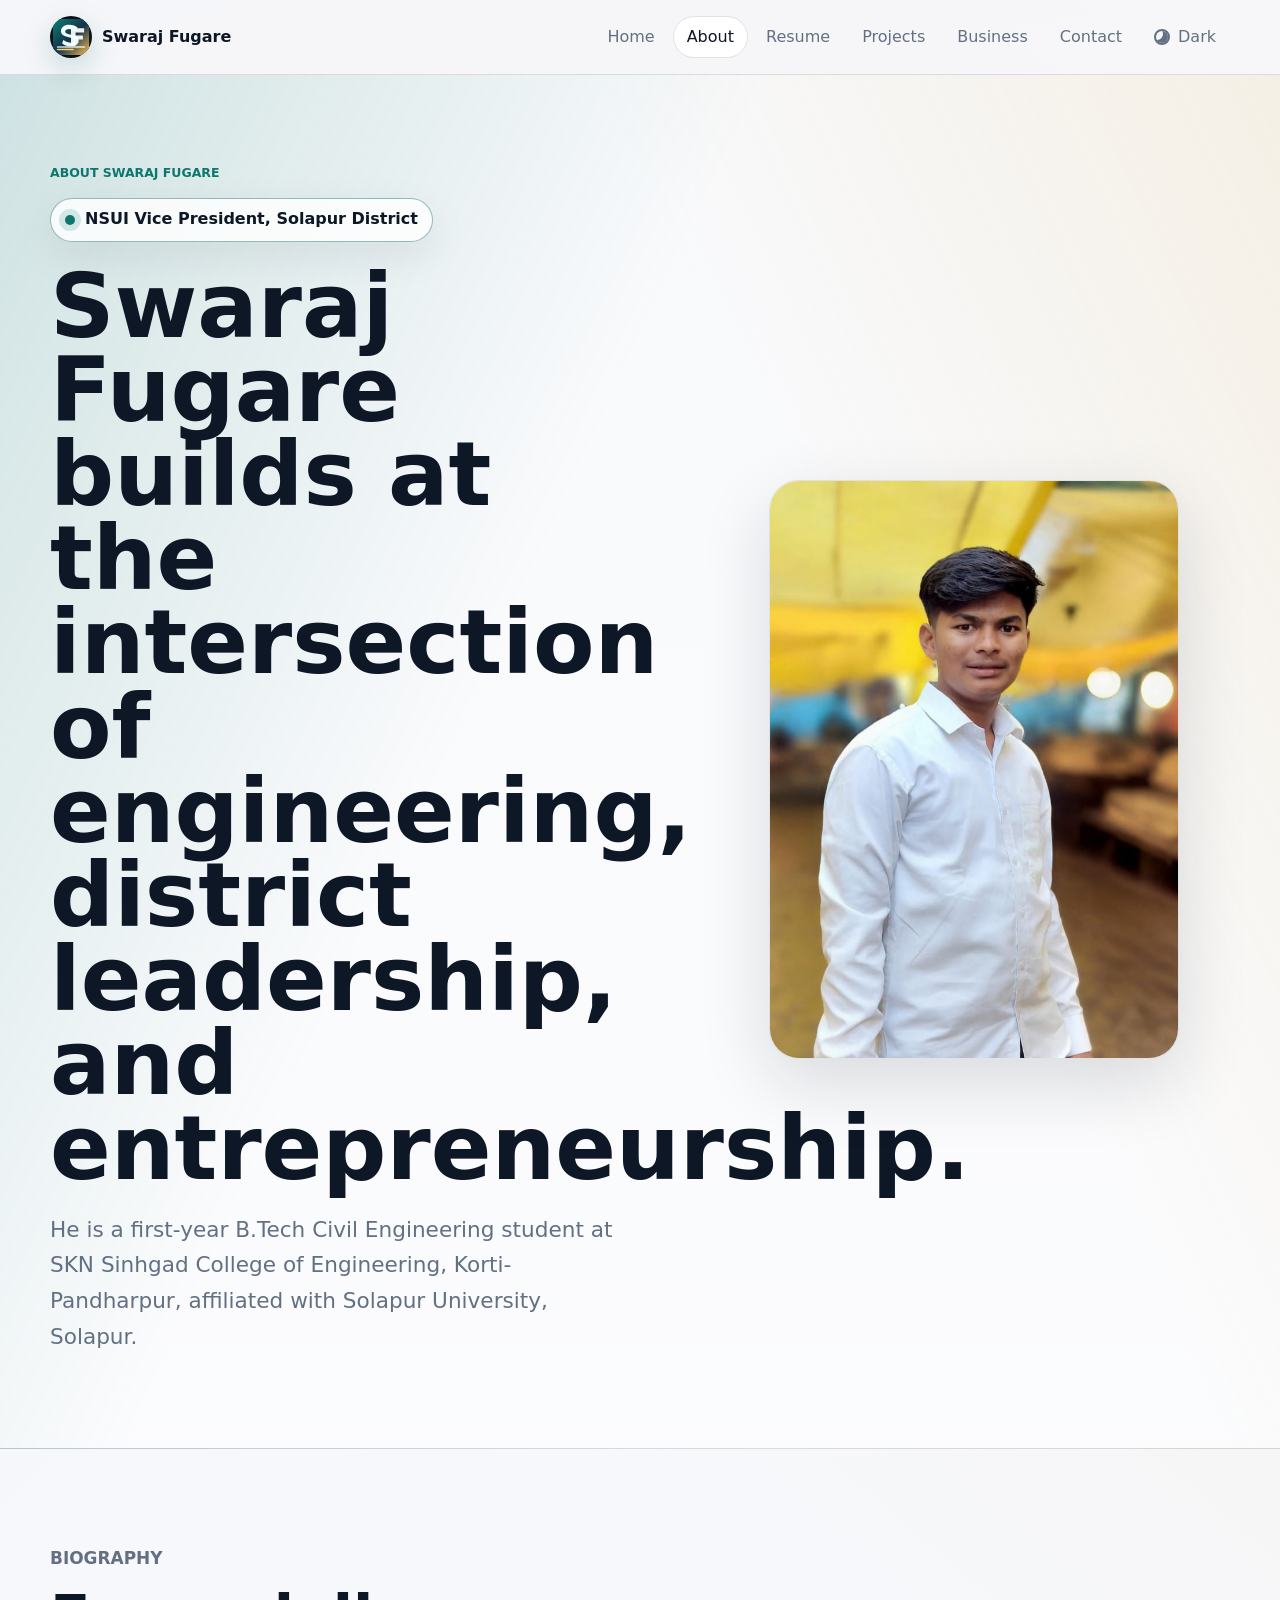
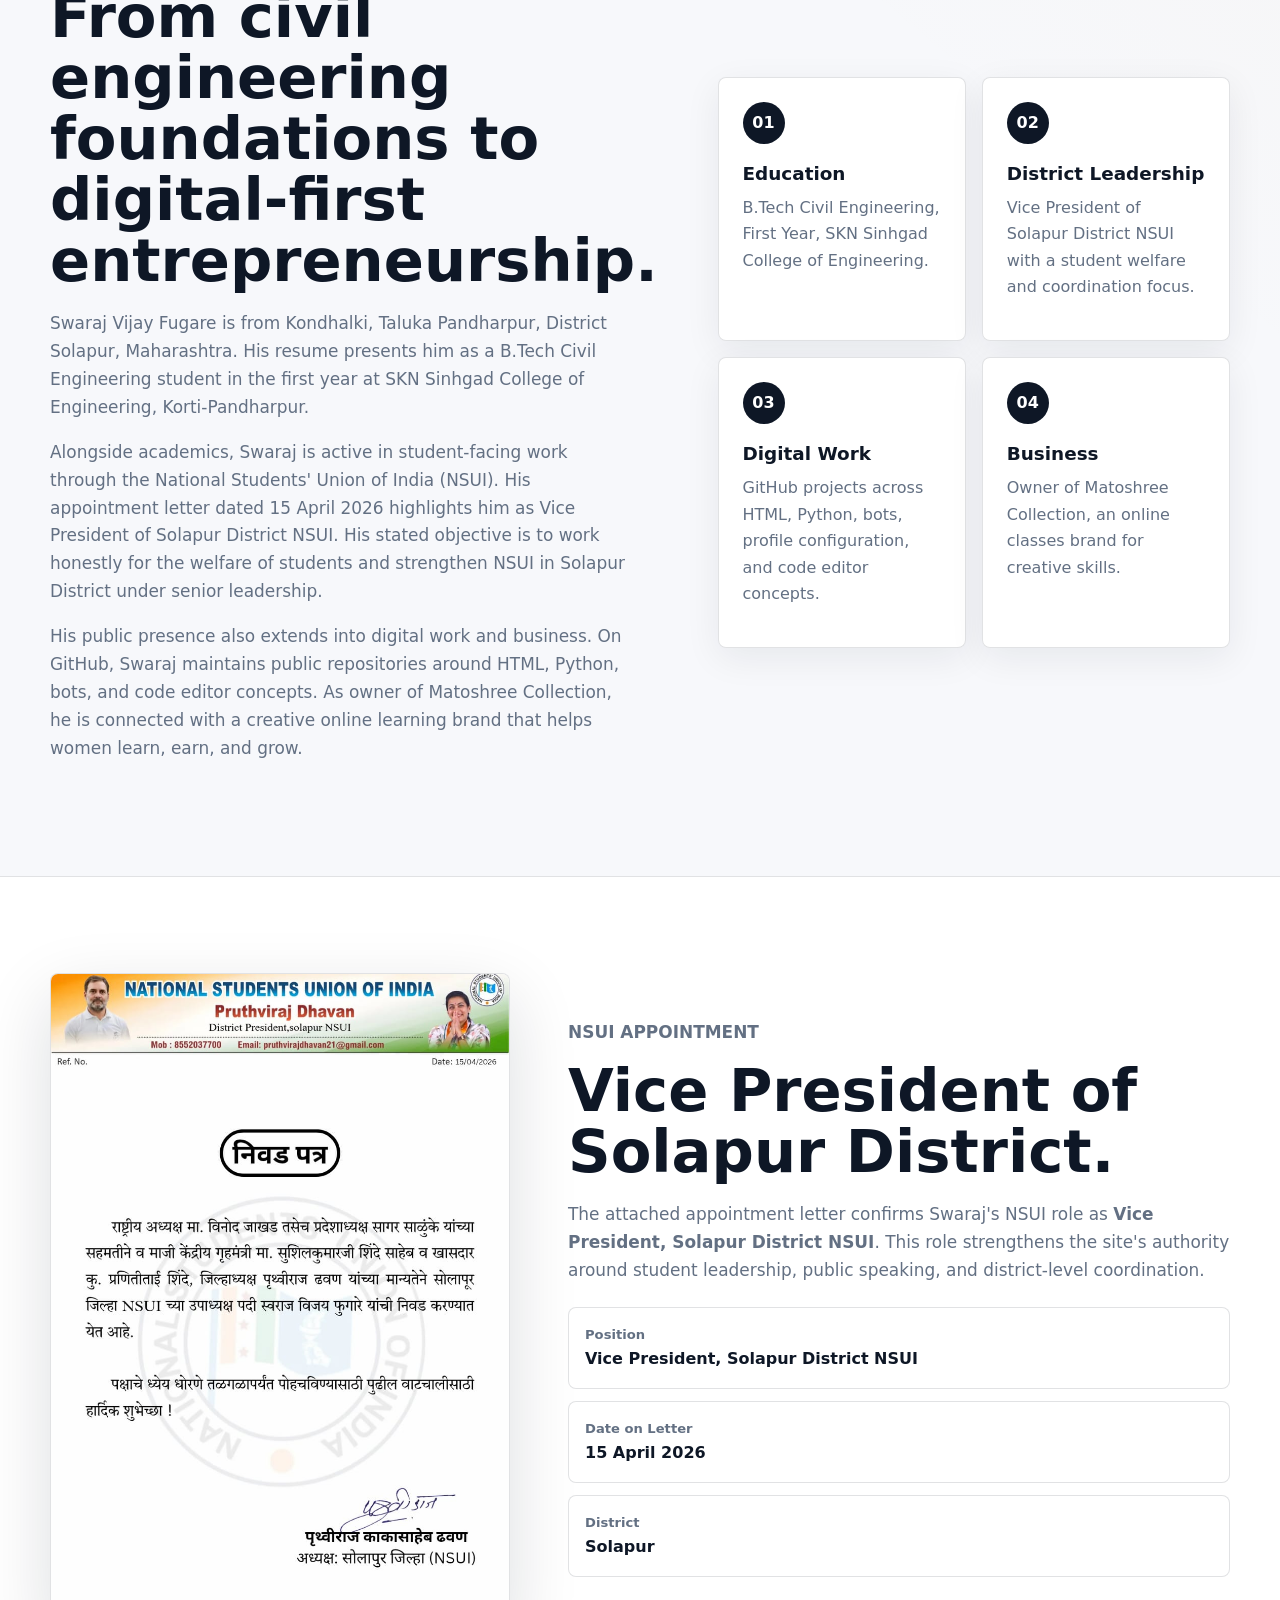
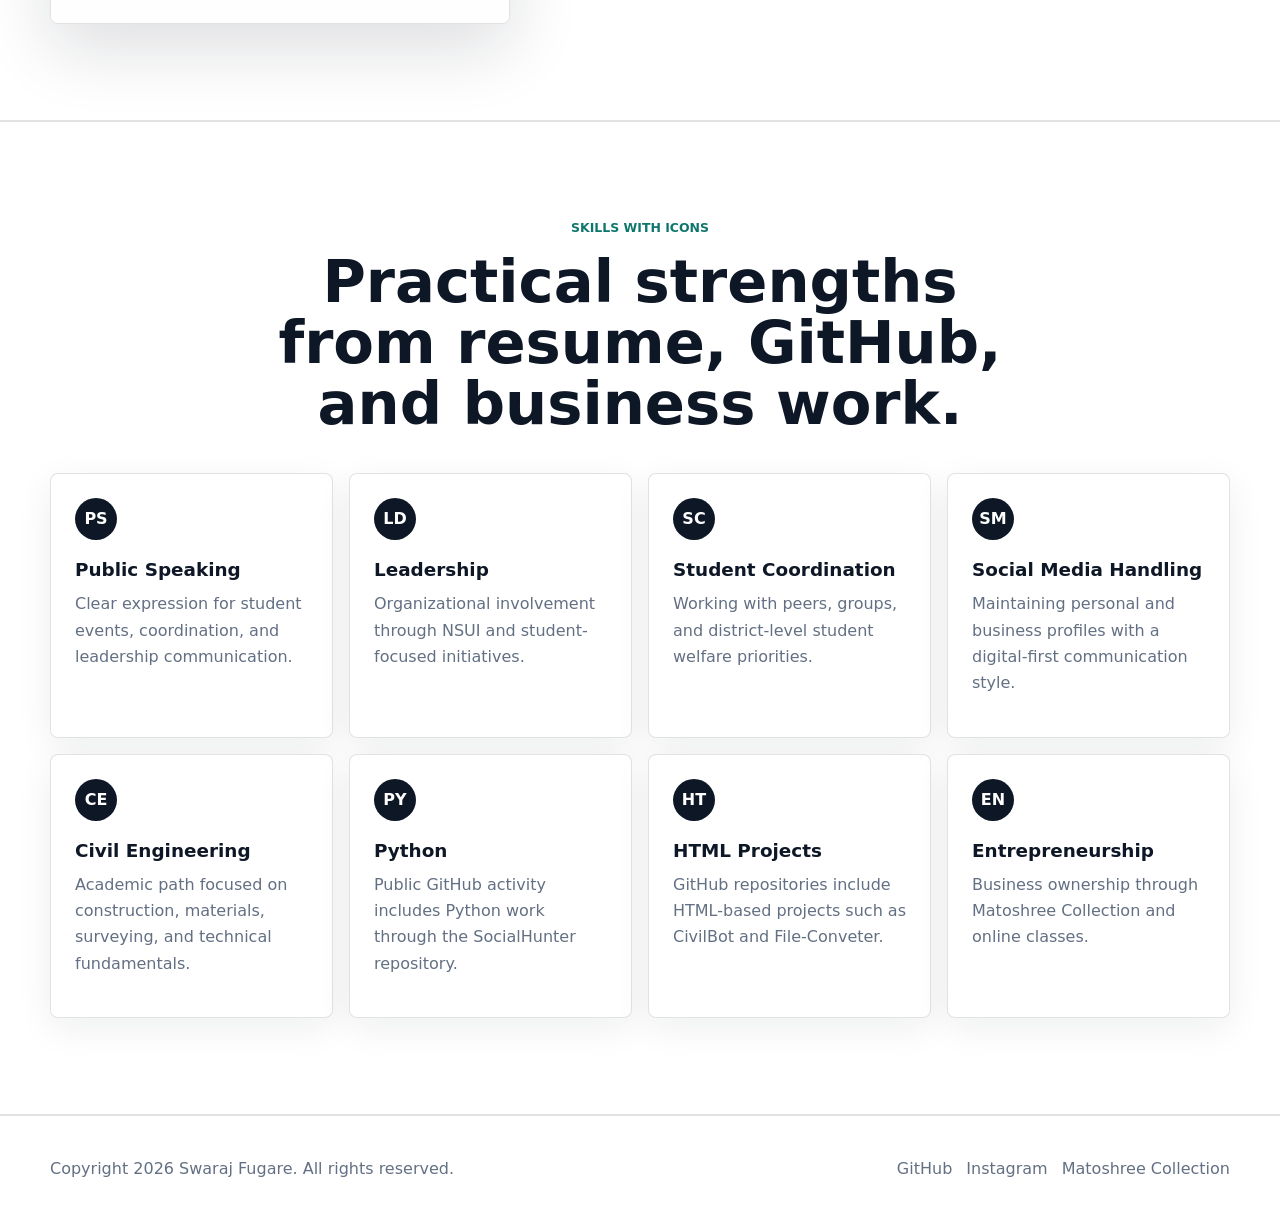
==== about/index.html @ b903ac4e "add all project" ====
<!DOCTYPE html>
<html lang="en-IN">
  <head>
    <meta charset="UTF-8" />
    <meta name="viewport" content="width=device-width, initial-scale=1.0" />
    <title>About Swaraj Fugare | Engineer, Student Leader, Entrepreneur</title>
    <meta name="description" content="Read the biography of Swaraj Vijay Fugare, B.Tech Civil Engineering student, NSUI Vice President of Solapur District, GitHub builder, and owner of Matoshree Collection." />
    <meta name="keywords" content="About Swaraj Fugare, Swaraj Vijay Fugare biography, Civil Engineering, Matoshree Collection owner" />
    <meta name="author" content="Swaraj Fugare" />
    <meta name="robots" content="index, follow, max-image-preview:large" />
    <link rel="canonical" href="https://swarajfugare.github.io/Portfolio/about/" />
    <meta property="og:title" content="About Swaraj Fugare | Engineer, Student Leader, Entrepreneur" />
    <meta property="og:description" content="Biography, education, skills, student leadership, and business journey of Swaraj Fugare." />
    <meta property="og:url" content="https://swarajfugare.github.io/Portfolio/about/" />
    <meta property="og:image" content="https://swarajfugare.github.io/Portfolio/assets/swaraj-fugare-official-portrait-2026.jpg" />
    <meta name="twitter:card" content="summary_large_image" />
    <link rel="icon" href="../assets/favicon.svg" type="image/svg+xml" />
    <link rel="apple-touch-icon" href="../assets/swaraj-fugare-logo.svg" />
    <link rel="stylesheet" href="../style.css" />
  </head>
  <body>
    <a class="skip-link" href="#main">Skip to content</a>
    <header class="site-header">
      <nav class="nav container" aria-label="Primary navigation">
        <a class="brand" href="../"><img class="brand-logo" src="../assets/swaraj-fugare-logo.svg" width="42" height="42" alt="" /><span>Swaraj Fugare</span></a>
        <button class="nav-toggle" type="button" aria-label="Open navigation" aria-expanded="false"><span></span><span></span><span></span></button>
        <div class="nav-panel">
          <a href="../">Home</a>
          <a class="is-active" href="../about/">About</a>
          <a href="../resume/">Resume</a>
          <a href="../projects/">Projects</a>
          <a href="../matoshree-collection/">Business</a>
          <a href="../contact/">Contact</a>
          <button class="theme-toggle" type="button" aria-label="Toggle dark mode" aria-pressed="false"><span class="theme-icon" aria-hidden="true"></span><span class="theme-label">Dark</span></button>
        </div>
      </nav>
    </header>

    <main id="main" class="page-shell">
      <section class="page-hero">
        <div class="container split-grid">
          <div class="reveal">
            <p class="page-kicker">About Swaraj Fugare</p>
            <div class="status-ribbon"><span aria-hidden="true"></span> NSUI Vice President, Solapur District</div>
            <h1>Swaraj Fugare builds at the intersection of engineering, district leadership, and entrepreneurship.</h1>
            <p class="lead">
              He is a first-year B.Tech Civil Engineering student at SKN Sinhgad College of Engineering, Korti-Pandharpur, affiliated with Solapur University, Solapur.
            </p>
          </div>
          <div class="portrait-stage reveal">
            <div class="portrait-frame">
              <img src="../assets/swaraj-fugare-official-portrait-2026.jpg" width="706" height="1261" alt="Swaraj Fugare official portrait" loading="eager" />
            </div>
          </div>
        </div>
      </section>

      <section class="section">
        <div class="container split-grid">
          <div class="story-block reveal">
            <p class="eyebrow">Biography</p>
            <h2>From civil engineering foundations to digital-first entrepreneurship.</h2>
            <p>
              Swaraj Vijay Fugare is from Kondhalki, Taluka Pandharpur, District Solapur, Maharashtra. His resume presents him as a B.Tech Civil Engineering student in the first year at SKN Sinhgad College of Engineering, Korti-Pandharpur.
            </p>
            <p>
              Alongside academics, Swaraj is active in student-facing work through the National Students' Union of India (NSUI). His appointment letter dated 15 April 2026 highlights him as Vice President of Solapur District NSUI. His stated objective is to work honestly for the welfare of students and strengthen NSUI in Solapur District under senior leadership.
            </p>
            <p>
              His public presence also extends into digital work and business. On GitHub, Swaraj maintains public repositories around HTML, Python, bots, and code editor concepts. As owner of Matoshree Collection, he is connected with a creative online learning brand that helps women learn, earn, and grow.
            </p>
          </div>
          <div class="grid-2">
            <article class="card reveal"><span class="icon-pill">01</span><h3>Education</h3><p>B.Tech Civil Engineering, First Year, SKN Sinhgad College of Engineering.</p></article>
            <article class="card reveal"><span class="icon-pill">02</span><h3>District Leadership</h3><p>Vice President of Solapur District NSUI with a student welfare and coordination focus.</p></article>
            <article class="card reveal"><span class="icon-pill">03</span><h3>Digital Work</h3><p>GitHub projects across HTML, Python, bots, profile configuration, and code editor concepts.</p></article>
            <article class="card reveal"><span class="icon-pill">04</span><h3>Business</h3><p>Owner of Matoshree Collection, an online classes brand for creative skills.</p></article>
          </div>
        </div>
      </section>

      <section class="section feature-band">
        <div class="container proof-grid">
          <div class="letter-card reveal">
            <img src="../assets/nsui-vice-president-appointment-letter-2026.jpg" width="904" height="1280" alt="NSUI appointment letter for Swaraj Fugare, Vice President of Solapur District" loading="lazy" />
          </div>
          <div class="story-block reveal">
            <p class="eyebrow">NSUI appointment</p>
            <h2>Vice President of Solapur District.</h2>
            <p>
              The attached appointment letter confirms Swaraj's NSUI role as <strong>Vice President, Solapur District NSUI</strong>. This role strengthens the site's authority around student leadership, public speaking, and district-level coordination.
            </p>
            <div class="proof-list">
              <div><span>Position</span><strong>Vice President, Solapur District NSUI</strong></div>
              <div><span>Date on Letter</span><strong>15 April 2026</strong></div>
              <div><span>District</span><strong>Solapur</strong></div>
            </div>
          </div>
        </div>
      </section>

      <section class="section feature-band">
        <div class="container">
          <div class="section-head centered reveal">
            <p class="eyebrow">Skills with icons</p>
            <h2>Practical strengths from resume, GitHub, and business work.</h2>
          </div>
          <div class="grid-4">
            <article class="card reveal"><span class="icon-pill">PS</span><h3>Public Speaking</h3><p>Clear expression for student events, coordination, and leadership communication.</p></article>
            <article class="card reveal"><span class="icon-pill">LD</span><h3>Leadership</h3><p>Organizational involvement through NSUI and student-focused initiatives.</p></article>
            <article class="card reveal"><span class="icon-pill">SC</span><h3>Student Coordination</h3><p>Working with peers, groups, and district-level student welfare priorities.</p></article>
            <article class="card reveal"><span class="icon-pill">SM</span><h3>Social Media Handling</h3><p>Maintaining personal and business profiles with a digital-first communication style.</p></article>
            <article class="card reveal"><span class="icon-pill">CE</span><h3>Civil Engineering</h3><p>Academic path focused on construction, materials, surveying, and technical fundamentals.</p></article>
            <article class="card reveal"><span class="icon-pill">PY</span><h3>Python</h3><p>Public GitHub activity includes Python work through the SocialHunter repository.</p></article>
            <article class="card reveal"><span class="icon-pill">HT</span><h3>HTML Projects</h3><p>GitHub repositories include HTML-based projects such as CivilBot and File-Conveter.</p></article>
            <article class="card reveal"><span class="icon-pill">EN</span><h3>Entrepreneurship</h3><p>Business ownership through Matoshree Collection and online classes.</p></article>
          </div>
        </div>
      </section>
    </main>

    <footer class="site-footer">
      <div class="container footer-inner">
        <p>Copyright <span id="year">2026</span> Swaraj Fugare. All rights reserved.</p>
        <div class="footer-links">
          <a href="https://github.com/swarajfugare" target="_blank" rel="noopener noreferrer">GitHub</a>
          <a href="https://www.instagram.com/swaraj.fugare_23" target="_blank" rel="noopener noreferrer">Instagram</a>
          <a href="https://matoshreecollection.in" target="_blank" rel="noopener noreferrer">Matoshree Collection</a>
        </div>
      </div>
    </footer>
    <div class="toast" role="status" aria-live="polite"></div>
    <script src="../script.js"></script>
  </body>
</html>
---- style.css ----
:root {
  color-scheme: light;
  --bg: #f7f8fb;
  --surface: #ffffff;
  --surface-2: #eef3f7;
  --ink: #0e1726;
  --muted: #637083;
  --line: rgba(14, 23, 38, 0.12);
  --teal: #0f766e;
  --teal-2: #0d9488;
  --blue: #1d4ed8;
  --coral: #ef7b45;
  --gold: #d6a84f;
  --shadow: 0 24px 70px rgba(14, 23, 38, 0.14);
  --radius: 8px;
  --max: 1180px;
}

[data-theme="dark"] {
  color-scheme: dark;
  --bg: #0c1118;
  --surface: #131a23;
  --surface-2: #1a2430;
  --ink: #f5f7fb;
  --muted: #a6b0c2;
  --line: rgba(245, 247, 251, 0.14);
  --teal: #2dd4bf;
  --teal-2: #5eead4;
  --blue: #7aa2ff;
  --coral: #f59e6c;
  --gold: #f5d484;
  --shadow: 0 28px 80px rgba(0, 0, 0, 0.38);
}

* {
  box-sizing: border-box;
}

html {
  scroll-behavior: smooth;
}

body {
  margin: 0;
  font-family: Inter, ui-sans-serif, system-ui, -apple-system, BlinkMacSystemFont, "Segoe UI", sans-serif;
  color: var(--ink);
  background:
    linear-gradient(135deg, color-mix(in srgb, var(--teal) 7%, transparent), transparent 28%),
    linear-gradient(220deg, color-mix(in srgb, var(--gold) 9%, transparent), transparent 36%),
    var(--bg);
  line-height: 1.65;
  text-rendering: optimizeLegibility;
}

img,
svg {
  display: block;
}

img {
  max-width: 100%;
}

a {
  color: inherit;
  text-decoration: none;
}

button,
input,
textarea {
  font: inherit;
}

::selection {
  color: #ffffff;
  background: var(--teal);
}

.page-shell {
  opacity: 1;
  transform: none;
}

.container {
  width: min(100% - 32px, var(--max));
  margin: 0 auto;
}

.skip-link {
  position: fixed;
  top: 12px;
  left: 12px;
  z-index: 100;
  padding: 10px 14px;
  color: #ffffff;
  background: var(--ink);
  border-radius: var(--radius);
  transform: translateY(-140%);
}

.skip-link:focus {
  transform: translateY(0);
}

.site-header {
  position: sticky;
  top: 0;
  z-index: 50;
  border-bottom: 1px solid var(--line);
  background: color-mix(in srgb, var(--bg) 88%, transparent);
  backdrop-filter: blur(18px);
}

.nav {
  min-height: 74px;
  display: flex;
  align-items: center;
  justify-content: space-between;
  gap: 20px;
}

.brand {
  display: inline-flex;
  align-items: center;
  gap: 10px;
  font-weight: 900;
  letter-spacing: 0;
}

.brand-logo {
  width: 42px;
  height: 42px;
  flex: 0 0 42px;
  border-radius: 50%;
  box-shadow: 0 10px 28px rgba(15, 118, 110, 0.22);
}

.nav-panel {
  display: flex;
  align-items: center;
  gap: 4px;
}

.nav-panel a,
.theme-toggle {
  min-height: 42px;
  display: inline-flex;
  align-items: center;
  gap: 8px;
  padding: 0 13px;
  border: 1px solid transparent;
  border-radius: 999px;
  color: var(--muted);
  background: transparent;
  cursor: pointer;
  transition: color 180ms ease, background 180ms ease, border-color 180ms ease;
}

.nav-panel a:hover,
.nav-panel a.is-active,
.theme-toggle:hover {
  color: var(--ink);
  border-color: var(--line);
  background: var(--surface);
}

.theme-icon {
  width: 16px;
  height: 16px;
  border: 2px solid currentColor;
  border-radius: 50%;
  box-shadow: inset -5px -3px 0 currentColor;
}

.nav-toggle {
  display: none;
  width: 44px;
  height: 44px;
  border: 1px solid var(--line);
  border-radius: 50%;
  color: var(--ink);
  background: var(--surface);
  cursor: pointer;
}

.nav-toggle span {
  width: 18px;
  height: 2px;
  display: block;
  margin: 4px auto;
  background: currentColor;
  transition: opacity 180ms ease, transform 180ms ease;
}

.section {
  padding: 96px 0;
}

.section-sm {
  padding: 64px 0;
}

.hero,
.page-hero {
  position: relative;
  overflow: hidden;
  border-bottom: 1px solid var(--line);
  background:
    linear-gradient(115deg, color-mix(in srgb, var(--teal) 18%, transparent), transparent 40%),
    linear-gradient(245deg, color-mix(in srgb, var(--gold) 13%, transparent), transparent 36%),
    linear-gradient(180deg, color-mix(in srgb, var(--surface) 24%, var(--bg)), color-mix(in srgb, var(--surface) 52%, var(--bg)));
}

.hero {
  min-height: calc(100svh - 74px);
  display: grid;
  align-items: center;
  padding: 72px 0 88px;
}

.page-hero {
  padding: 88px 0 72px;
}

.hero-grid,
.split-grid,
.contact-grid {
  display: grid;
  grid-template-columns: minmax(0, 1.06fr) minmax(320px, 0.94fr);
  align-items: center;
  gap: clamp(42px, 7vw, 96px);
}

.page-kicker,
.eyebrow {
  margin: 0 0 14px;
  color: var(--teal);
  font-size: 0.78rem;
  font-weight: 900;
  text-transform: uppercase;
}

h1,
h2,
h3,
p {
  margin-top: 0;
}

h1 {
  max-width: 920px;
  margin-bottom: 22px;
  font-size: clamp(3rem, 8vw, 6.7rem);
  line-height: 0.94;
  letter-spacing: 0;
}

.page-hero h1 {
  font-size: clamp(2.6rem, 7vw, 5.8rem);
}

h2 {
  margin-bottom: 18px;
  font-size: clamp(2rem, 4.8vw, 3.7rem);
  line-height: 1.03;
  letter-spacing: 0;
}

h3 {
  margin-bottom: 10px;
  font-size: 1.15rem;
  line-height: 1.25;
}

.lead {
  max-width: 760px;
  color: var(--muted);
  font-size: clamp(1.08rem, 2vw, 1.35rem);
}

.hero .lead {
  margin-bottom: 30px;
}

.btn-row {
  display: flex;
  flex-wrap: wrap;
  gap: 12px;
}

.section-action {
  margin-top: 24px;
}

.btn {
  min-height: 48px;
  display: inline-flex;
  align-items: center;
  justify-content: center;
  gap: 10px;
  padding: 0 20px;
  border: 1px solid var(--line);
  border-radius: var(--radius);
  font-weight: 850;
  transition: transform 180ms ease, background 180ms ease, border-color 180ms ease;
}

.btn:hover {
  transform: translateY(-2px);
}

.btn-primary {
  color: #ffffff;
  border-color: var(--teal);
  background: var(--teal);
}

.btn-secondary {
  background: var(--surface);
}

.btn-dark {
  color: #ffffff;
  border-color: var(--ink);
  background: var(--ink);
}

.social-row {
  display: flex;
  flex-wrap: wrap;
  align-items: center;
  gap: 12px;
  margin-top: 28px;
}

.social-row a {
  width: 46px;
  height: 46px;
  display: grid;
  place-items: center;
  border: 1px solid var(--line);
  border-radius: 50%;
  color: var(--ink);
  background: var(--surface);
  transition: color 180ms ease, transform 180ms ease, border-color 180ms ease;
}

.social-row a:hover {
  color: var(--teal);
  border-color: var(--teal);
  transform: translateY(-2px);
}

.social-row svg {
  width: 20px;
  height: 20px;
  fill: currentColor;
}

.portrait-stage {
  justify-self: center;
  width: min(84vw, 410px);
}

.portrait-frame {
  overflow: hidden;
  border: 1px solid var(--line);
  border-radius: 30px;
  background: var(--surface);
  box-shadow: var(--shadow);
}

.portrait-frame img {
  width: 100%;
  height: auto;
  aspect-ratio: 4 / 5.65;
  object-fit: cover;
  object-position: center top;
}

.status-ribbon {
  display: inline-flex;
  align-items: center;
  gap: 10px;
  min-height: 44px;
  margin: 0 0 22px;
  padding: 0 14px;
  border: 1px solid color-mix(in srgb, var(--teal) 36%, var(--line));
  border-radius: 999px;
  color: var(--ink);
  background: color-mix(in srgb, var(--surface) 82%, transparent);
  box-shadow: 0 14px 40px rgba(14, 23, 38, 0.08);
  font-weight: 900;
}

.status-ribbon span {
  width: 10px;
  height: 10px;
  border-radius: 50%;
  background: var(--teal);
  box-shadow: 0 0 0 6px color-mix(in srgb, var(--teal) 16%, transparent);
}

.quick-stats {
  display: grid;
  grid-template-columns: repeat(3, 1fr);
  gap: 10px;
  margin-top: 10px;
}

.stat,
.card,
.project-card,
.social-card,
.timeline-item,
.contact-panel,
.business-card {
  border: 1px solid var(--line);
  border-radius: var(--radius);
  background: color-mix(in srgb, var(--surface) 94%, transparent);
  box-shadow: 0 10px 36px rgba(14, 23, 38, 0.07);
}

.stat {
  min-height: 92px;
  padding: 16px;
  display: grid;
  align-content: center;
  gap: 4px;
}

.stat strong {
  font-size: 1.28rem;
}

.stat span,
.muted,
.card p,
.project-card p,
.timeline-item p,
.social-card p,
.business-card p,
.contact-panel p {
  color: var(--muted);
}

.badge-row {
  display: flex;
  flex-wrap: wrap;
  gap: 10px;
  margin-top: 26px;
}

.badge {
  display: inline-flex;
  align-items: center;
  gap: 8px;
  min-height: 38px;
  padding: 0 12px;
  border: 1px solid var(--line);
  border-radius: 999px;
  color: var(--ink);
  background: var(--surface);
  font-weight: 800;
  font-size: 0.88rem;
}

.badge-strong {
  color: #ffffff;
  border-color: var(--teal);
  background: linear-gradient(135deg, var(--teal), var(--blue));
}

.section-head {
  max-width: 790px;
  margin-bottom: 38px;
}

.section-head.centered {
  margin-inline: auto;
  text-align: center;
}

.grid-2,
.grid-3,
.grid-4,
.project-grid,
.timeline,
.social-grid {
  display: grid;
  gap: 16px;
}

.grid-2 {
  grid-template-columns: repeat(2, 1fr);
}

.grid-3,
.project-grid {
  grid-template-columns: repeat(3, 1fr);
}

.grid-4 {
  grid-template-columns: repeat(4, 1fr);
}

.card,
.business-card {
  min-height: 210px;
  padding: 24px;
  transition: transform 180ms ease, border-color 180ms ease;
}

.card:hover,
.project-card:hover,
.social-card:hover,
.business-card:hover {
  border-color: color-mix(in srgb, var(--teal) 55%, var(--line));
  transform: translateY(-4px);
}

.icon-pill {
  width: 42px;
  height: 42px;
  display: grid;
  place-items: center;
  margin-bottom: 18px;
  border-radius: 50%;
  color: #ffffff;
  background: var(--ink);
  font-weight: 900;
}

.feature-band {
  border-block: 1px solid var(--line);
  background: var(--surface);
}

.story-block {
  max-width: 850px;
}

.story-block p {
  color: var(--muted);
  font-size: 1.06rem;
}

.timeline {
  grid-template-columns: 1fr;
}

.timeline-item {
  position: relative;
  display: grid;
  grid-template-columns: 170px minmax(0, 1fr);
  gap: 22px;
  padding: 24px;
}

.timeline-date {
  color: var(--teal);
  font-weight: 900;
}

.resume-preview {
  overflow: hidden;
  border: 1px solid var(--line);
  border-radius: var(--radius);
  background: var(--surface);
  box-shadow: var(--shadow);
}

.resume-preview img {
  width: 100%;
  height: auto;
}

.project-card {
  min-height: 250px;
  display: flex;
  flex-direction: column;
  padding: 24px;
  transition: transform 180ms ease, border-color 180ms ease;
}

.project-card .repo-meta {
  display: flex;
  flex-wrap: wrap;
  gap: 8px;
  margin: 14px 0 18px;
}

.repo-chip {
  display: inline-flex;
  align-items: center;
  min-height: 30px;
  padding: 0 10px;
  border-radius: 999px;
  color: var(--teal);
  background: color-mix(in srgb, var(--teal) 10%, transparent);
  font-size: 0.78rem;
  font-weight: 850;
}

.project-card a {
  width: fit-content;
  margin-top: auto;
  color: var(--teal);
  font-weight: 900;
}

.business-hero-card {
  display: grid;
  gap: 20px;
  padding: 28px;
  border: 1px solid var(--line);
  border-radius: var(--radius);
  background: var(--surface);
  box-shadow: var(--shadow);
}

.proof-grid {
  display: grid;
  grid-template-columns: minmax(280px, 0.82fr) minmax(0, 1.18fr);
  align-items: center;
  gap: clamp(26px, 5vw, 58px);
}

.letter-card {
  overflow: hidden;
  border: 1px solid var(--line);
  border-radius: var(--radius);
  background: var(--surface);
  box-shadow: var(--shadow);
}

.letter-card img {
  width: 100%;
  height: auto;
}

.proof-list {
  display: grid;
  gap: 12px;
  margin-top: 22px;
}

.proof-list div {
  padding: 16px;
  border: 1px solid var(--line);
  border-radius: var(--radius);
  background: color-mix(in srgb, var(--surface) 88%, transparent);
}

.proof-list span {
  display: block;
  color: var(--muted);
  font-size: 0.82rem;
  font-weight: 850;
}

.business-logo {
  width: 118px;
  height: 118px;
  border-radius: 26px;
  object-fit: cover;
}

.social-grid {
  grid-template-columns: repeat(4, 1fr);
}

.social-card {
  min-height: 154px;
  padding: 22px;
  transition: transform 180ms ease, border-color 180ms ease;
}

.social-card strong {
  display: block;
  margin-bottom: 6px;
  font-size: 1.08rem;
}

.contact-panel {
  padding: 28px;
}

.form-grid {
  display: grid;
  gap: 14px;
}

.field {
  display: grid;
  gap: 8px;
}

.field span {
  color: var(--muted);
  font-size: 0.86rem;
  font-weight: 800;
}

.field input,
.field textarea {
  width: 100%;
  border: 1px solid var(--line);
  border-radius: var(--radius);
  padding: 14px 14px;
  color: var(--ink);
  background: var(--surface-2);
  outline: none;
}

.field textarea {
  min-height: 142px;
  resize: vertical;
}

.field input:focus,
.field textarea:focus {
  border-color: var(--teal);
  box-shadow: 0 0 0 4px color-mix(in srgb, var(--teal) 16%, transparent);
}

.contact-list {
  display: grid;
  gap: 12px;
}

.contact-list a,
.contact-list div {
  padding: 16px;
  border: 1px solid var(--line);
  border-radius: var(--radius);
  background: var(--surface);
}

.contact-list span {
  display: block;
  color: var(--muted);
  font-size: 0.82rem;
  font-weight: 800;
}

.site-footer {
  border-top: 1px solid var(--line);
  background: var(--surface);
}

.footer-inner {
  min-height: 106px;
  display: flex;
  align-items: center;
  justify-content: space-between;
  gap: 24px;
  color: var(--muted);
}

.footer-inner p {
  margin: 0;
}

.footer-links {
  display: flex;
  flex-wrap: wrap;
  gap: 14px;
}

.footer-links a:hover {
  color: var(--teal);
}

.reveal {
  opacity: 0;
  transform: translateY(18px);
  transition: opacity 620ms ease, transform 620ms ease;
}

.reveal.is-visible {
  opacity: 1;
  transform: translateY(0);
}

.toast {
  position: fixed;
  right: 18px;
  bottom: 18px;
  z-index: 80;
  width: min(390px, calc(100vw - 36px));
  padding: 14px 16px;
  border: 1px solid var(--line);
  border-radius: var(--radius);
  color: var(--ink);
  background: var(--surface);
  box-shadow: var(--shadow);
  opacity: 0;
  pointer-events: none;
  transform: translateY(10px);
  transition: opacity 180ms ease, transform 180ms ease;
}

.toast.is-visible {
  opacity: 1;
  transform: translateY(0);
}

@media (max-width: 980px) {
  .nav-toggle {
    display: block;
  }

  .nav-panel {
    position: fixed;
    top: 74px;
    right: 16px;
    left: 16px;
    display: grid;
    gap: 8px;
    padding: 14px;
    border: 1px solid var(--line);
    border-radius: var(--radius);
    background: var(--surface);
    box-shadow: var(--shadow);
    opacity: 0;
    pointer-events: none;
    transform: translateY(-8px);
    transition: opacity 180ms ease, transform 180ms ease;
  }

  .nav-panel.is-open {
    opacity: 1;
    pointer-events: auto;
    transform: translateY(0);
  }

  .nav-panel a,
  .theme-toggle {
    justify-content: center;
    border-color: var(--line);
  }

  .nav-toggle.is-open span:nth-child(1) {
    transform: translateY(6px) rotate(45deg);
  }

  .nav-toggle.is-open span:nth-child(2) {
    opacity: 0;
  }

  .nav-toggle.is-open span:nth-child(3) {
    transform: translateY(-6px) rotate(-45deg);
  }

  .hero-grid,
  .split-grid,
  .contact-grid,
  .proof-grid {
    grid-template-columns: 1fr;
  }

  .grid-3,
  .grid-4,
  .project-grid,
  .social-grid {
    grid-template-columns: repeat(2, 1fr);
  }
}

@media (max-width: 680px) {
  .container {
    width: min(100% - 24px, var(--max));
  }

  .section {
    padding: 68px 0;
  }

  .hero {
    min-height: auto;
    padding: 54px 0 68px;
  }

  .page-hero {
    padding: 62px 0 56px;
  }

  .brand span:last-child {
    max-width: 155px;
    overflow: hidden;
    text-overflow: ellipsis;
    white-space: nowrap;
  }

  .btn-row {
    display: grid;
  }

  .btn {
    width: 100%;
  }

  .quick-stats,
  .grid-2,
  .grid-3,
  .grid-4,
  .project-grid,
  .social-grid {
    grid-template-columns: 1fr;
  }

  .timeline-item {
    grid-template-columns: 1fr;
  }

  .footer-inner {
    padding: 26px 0;
    align-items: flex-start;
    flex-direction: column;
  }
}

@media (prefers-reduced-motion: reduce) {
  *,
  *::before,
  *::after {
    scroll-behavior: auto !important;
    transition-duration: 0.001ms !important;
    animation-duration: 0.001ms !important;
  }

  .page-shell,
  .reveal {
    opacity: 1;
    transform: none;
  }
}
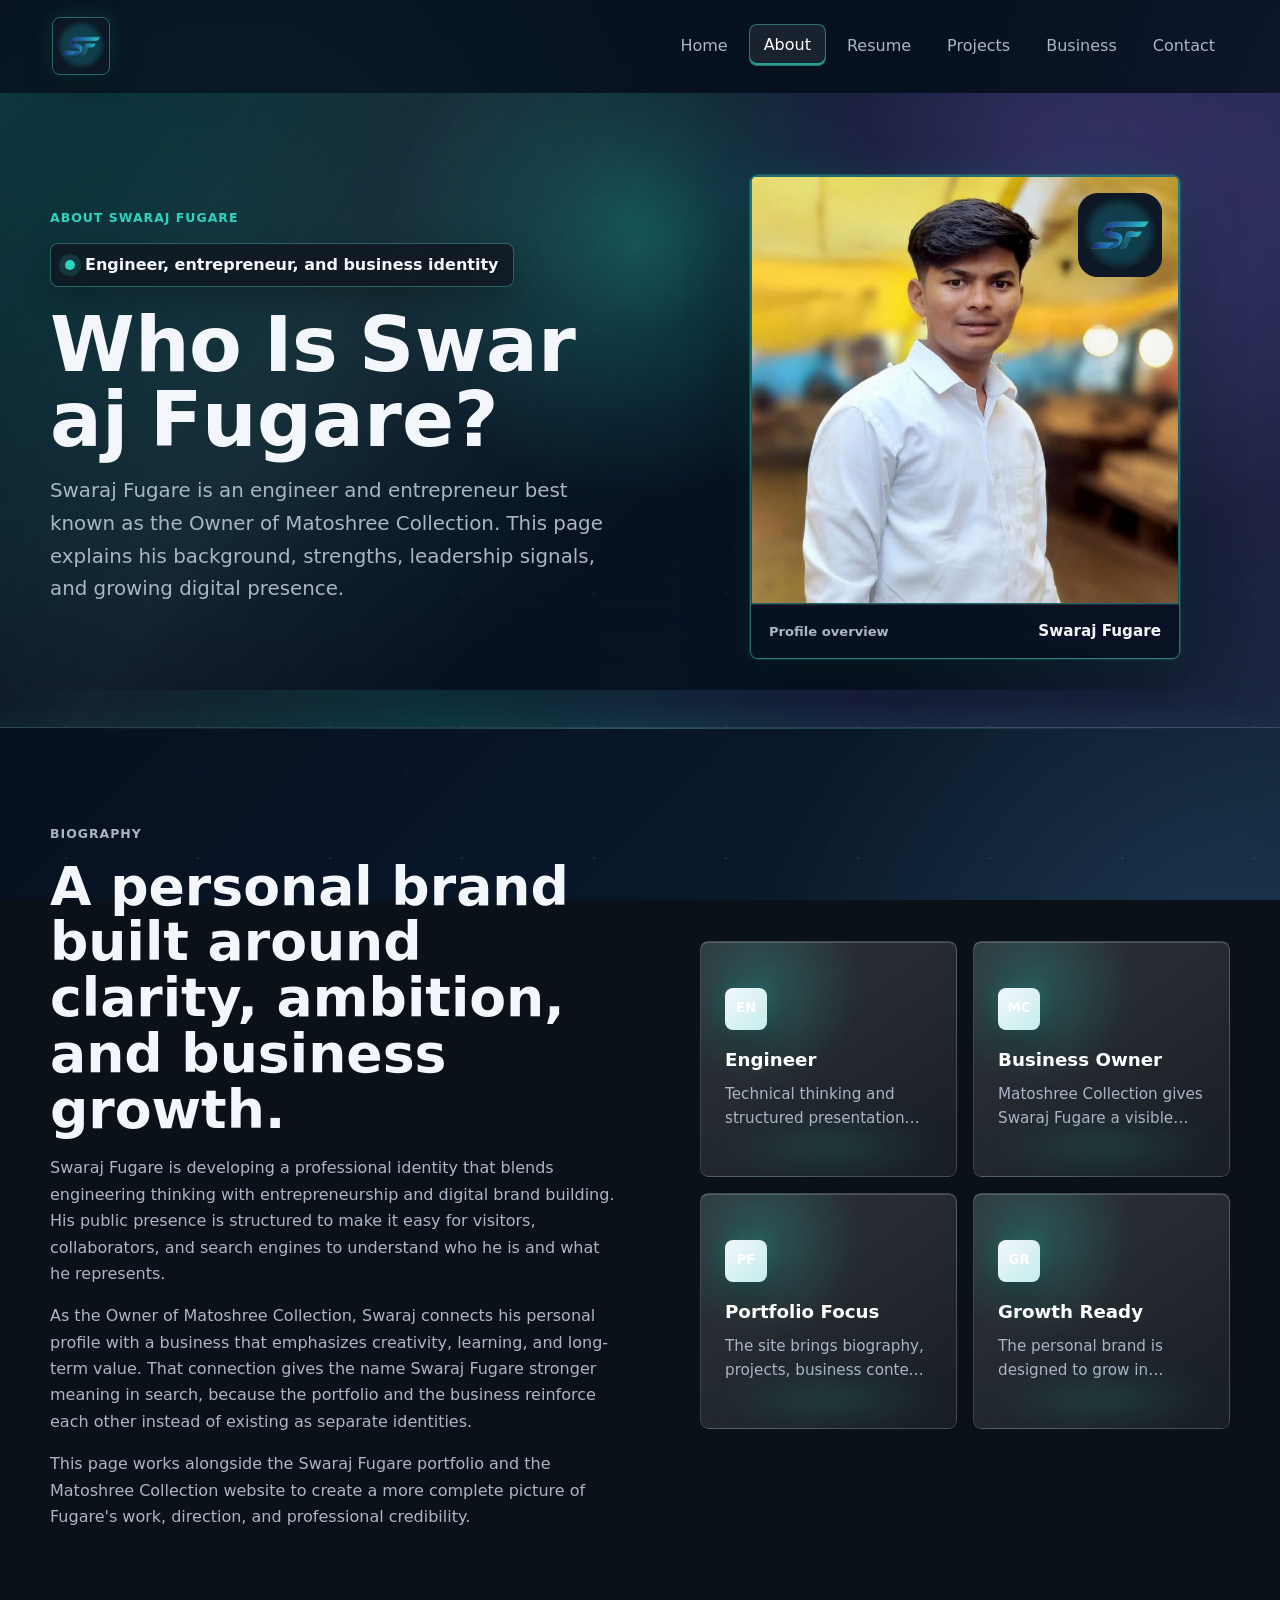
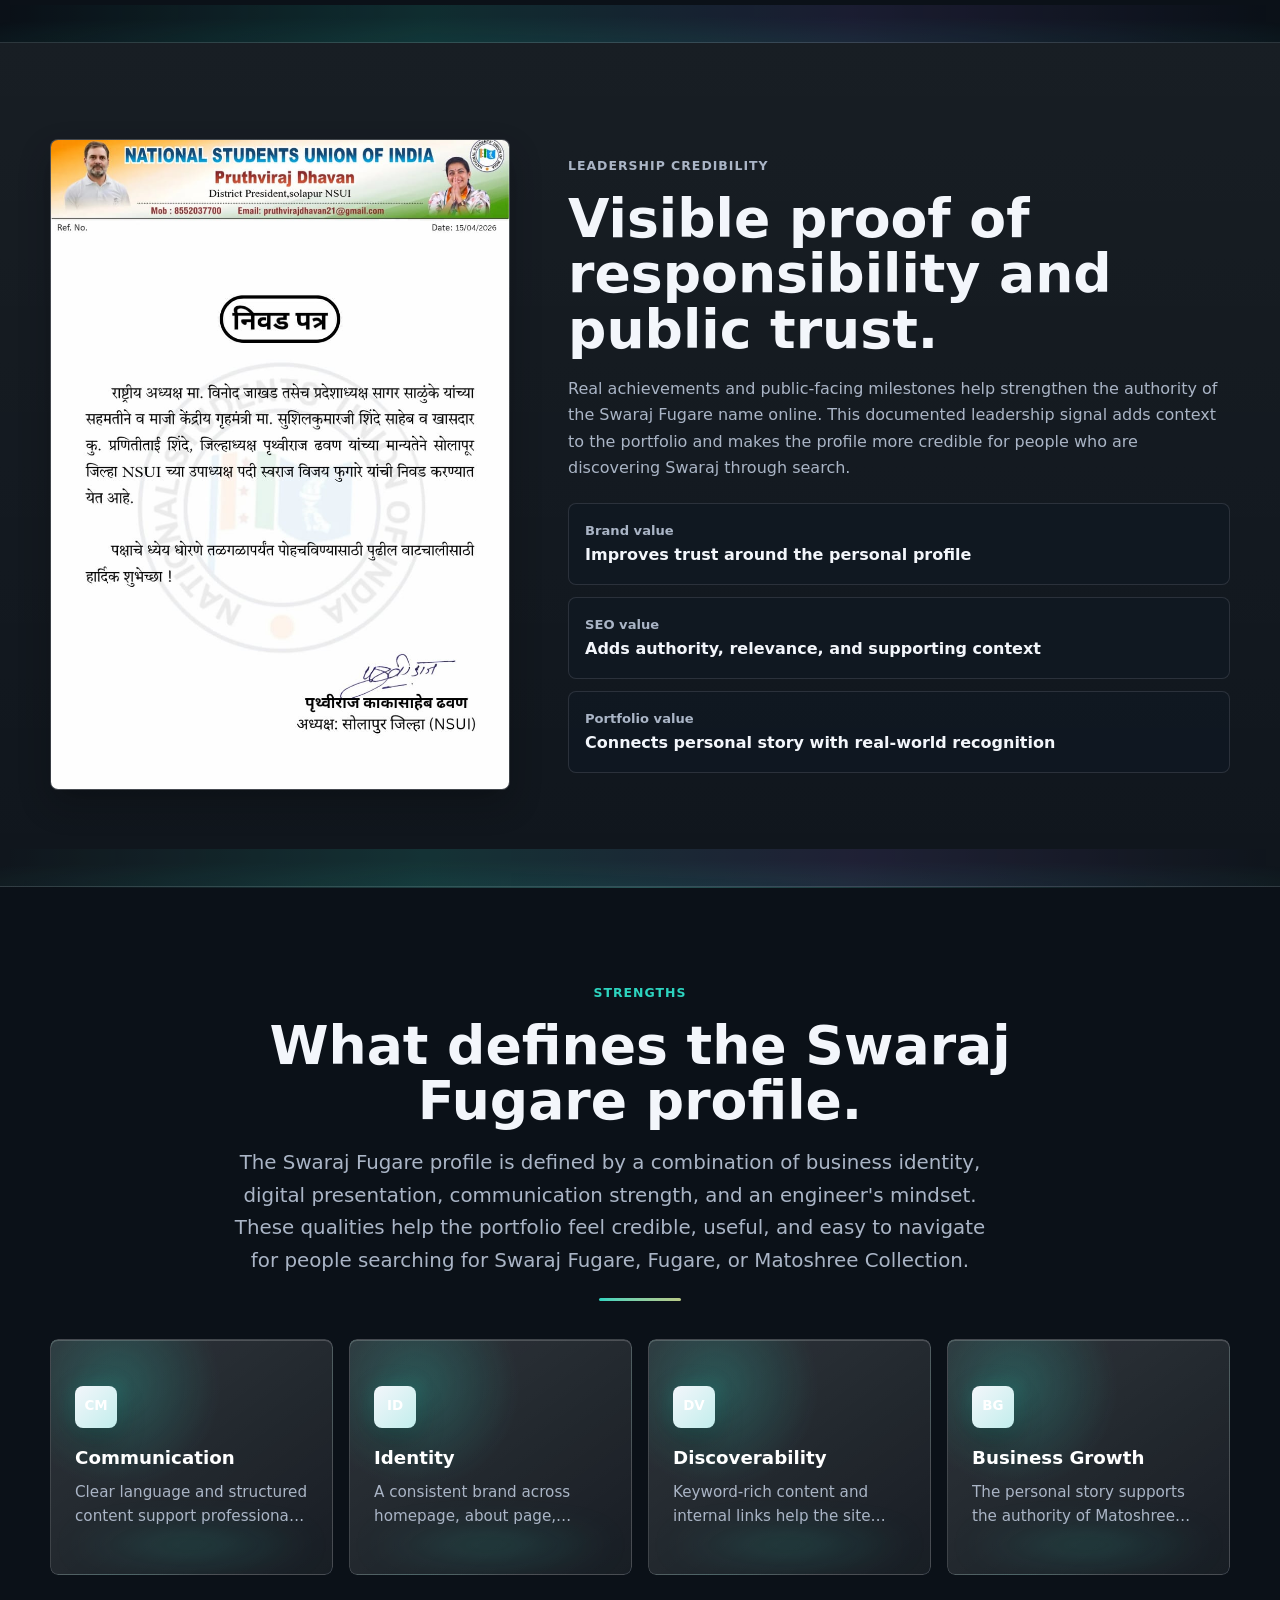
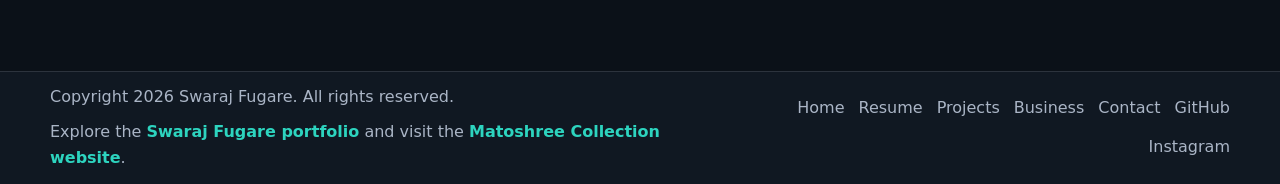
==== commit 6d6c0e17: "new Update" ====
--- a/about/index.html
+++ b/about/index.html
@@ -3,53 +3,94 @@
   <head>
     <meta charset="UTF-8" />
     <meta name="viewport" content="width=device-width, initial-scale=1.0" />
-    <title>About Swaraj Fugare | Engineer, Student Leader, Entrepreneur</title>
-    <meta name="description" content="Read the biography of Swaraj Vijay Fugare, B.Tech Civil Engineering student, NSUI Vice President of Solapur District, GitHub builder, and owner of Matoshree Collection." />
-    <meta name="keywords" content="About Swaraj Fugare, Swaraj Vijay Fugare biography, Civil Engineering, Matoshree Collection owner" />
+    <title>Who Is Swaraj Fugare | Owner of Matoshree Collection</title>
+    <meta
+      name="description"
+      content="Learn who Swaraj Fugare is, explore his background as an Engineer and Entrepreneur, and see how he is connected as the Owner of Matoshree Collection."
+    />
+    <meta
+      name="keywords"
+      content="Who is Swaraj Fugare, Swaraj Fugare, Owner of Matoshree Collection, Fugare, Swaraj, Matoshree Collection"
+    />
     <meta name="author" content="Swaraj Fugare" />
     <meta name="robots" content="index, follow, max-image-preview:large" />
-    <link rel="canonical" href="https://swarajfugare.github.io/Portfolio/about/" />
-    <meta property="og:title" content="About Swaraj Fugare | Engineer, Student Leader, Entrepreneur" />
-    <meta property="og:description" content="Biography, education, skills, student leadership, and business journey of Swaraj Fugare." />
-    <meta property="og:url" content="https://swarajfugare.github.io/Portfolio/about/" />
-    <meta property="og:image" content="https://swarajfugare.github.io/Portfolio/assets/swaraj-fugare-official-portrait-2026.jpg" />
+    <meta name="theme-color" content="#0f766e" />
+    <link rel="canonical" href="https://portfolio.matoshreecollection.in/about/" />
+
+    <meta property="og:type" content="article" />
+    <meta property="og:site_name" content="Swaraj Fugare" />
+    <meta property="og:title" content="Who Is Swaraj Fugare | Owner of Matoshree Collection" />
+    <meta
+      property="og:description"
+      content="Read the biography, strengths, and business context behind Swaraj Fugare and Matoshree Collection."
+    />
+    <meta property="og:url" content="https://portfolio.matoshreecollection.in/about/" />
+    <meta
+      property="og:image"
+      content="https://portfolio.matoshreecollection.in/assets/swaraj-fugare-official-portrait-2026.jpg"
+    />
+    <meta property="og:image:width" content="706" />
+    <meta property="og:image:height" content="1261" />
+    <meta property="og:image:alt" content="Swaraj Fugare official portrait" />
     <meta name="twitter:card" content="summary_large_image" />
-    <link rel="icon" href="../assets/favicon.svg" type="image/svg+xml" />
-    <link rel="apple-touch-icon" href="../assets/swaraj-fugare-logo.svg" />
-    <link rel="stylesheet" href="../style.css" />
+    <meta name="twitter:image" content="https://portfolio.matoshreecollection.in/assets/swaraj-fugare-official-portrait-2026.jpg" />
+    <meta name="twitter:image:alt" content="Swaraj Fugare official portrait" />
+
+    <link rel="icon" href="/assets/favicon.svg" type="image/svg+xml" />
+    <link rel="icon" href="/assets/favicon.png" type="image/png" sizes="32x32" />
+    <link rel="apple-touch-icon" href="/assets/apple-touch-icon.png" />
+    <link rel="stylesheet" href="/style.css" />
   </head>
   <body>
     <a class="skip-link" href="#main">Skip to content</a>
     <header class="site-header">
       <nav class="nav container" aria-label="Primary navigation">
-        <a class="brand" href="../"><img class="brand-logo" src="../assets/swaraj-fugare-logo.svg" width="42" height="42" alt="" /><span>Swaraj Fugare</span></a>
-        <button class="nav-toggle" type="button" aria-label="Open navigation" aria-expanded="false"><span></span><span></span><span></span></button>
+        <a class="brand" href="/" aria-label="Swaraj Fugare home">
+          <img class="brand-logo" src="/assets/logo-mark-card.png" width="512" height="512" alt="SF logo" loading="lazy" decoding="async" />
+        </a>
+        <button class="nav-toggle" type="button" aria-label="Open navigation" aria-expanded="false">
+          <span></span><span></span><span></span>
+        </button>
         <div class="nav-panel">
-          <a href="../">Home</a>
-          <a class="is-active" href="../about/">About</a>
-          <a href="../resume/">Resume</a>
-          <a href="../projects/">Projects</a>
-          <a href="../matoshree-collection/">Business</a>
-          <a href="../contact/">Contact</a>
-          <button class="theme-toggle" type="button" aria-label="Toggle dark mode" aria-pressed="false"><span class="theme-icon" aria-hidden="true"></span><span class="theme-label">Dark</span></button>
+          <a href="/">Home</a>
+          <a class="is-active" href="/about/" aria-current="page">About</a>
+          <a href="/resume/">Resume</a>
+          <a href="/projects/">Projects</a>
+          <a href="/matoshree-collection/">Business</a>
+          <a href="/contact/">Contact</a>
         </div>
       </nav>
     </header>
 
-    <main id="main" class="page-shell">
+    <main id="main">
       <section class="page-hero">
         <div class="container split-grid">
           <div class="reveal">
             <p class="page-kicker">About Swaraj Fugare</p>
-            <div class="status-ribbon"><span aria-hidden="true"></span> NSUI Vice President, Solapur District</div>
-            <h1>Swaraj Fugare builds at the intersection of engineering, district leadership, and entrepreneurship.</h1>
+            <div class="status-ribbon"><span aria-hidden="true"></span> Engineer, entrepreneur, and business identity</div>
+            <h1>Who Is Swaraj Fugare?</h1>
             <p class="lead">
-              He is a first-year B.Tech Civil Engineering student at SKN Sinhgad College of Engineering, Korti-Pandharpur, affiliated with Solapur University, Solapur.
+              Swaraj Fugare is an engineer and entrepreneur best known as the Owner of Matoshree Collection. This page explains his background, strengths, leadership signals, and growing digital presence.
             </p>
           </div>
           <div class="portrait-stage reveal">
-            <div class="portrait-frame">
-              <img src="../assets/swaraj-fugare-official-portrait-2026.jpg" width="706" height="1261" alt="Swaraj Fugare official portrait" loading="eager" />
+            <div class="profile-card">
+              <div class="profile-card__media">
+                <img
+                  class="profile-photo"
+                  src="/assets/swaraj-fugare-official-portrait-2026.jpg"
+                  width="706"
+                  height="1261"
+                  alt="Swaraj Fugare official portrait on the about page"
+                  loading="lazy"
+                  decoding="async"
+                />
+                <img class="profile-mark" src="/assets/logo-mark-card.png" width="512" height="512" alt="" loading="lazy" decoding="async" />
+              </div>
+              <div class="profile-card__meta">
+                <span>Profile overview</span>
+                <strong>Swaraj Fugare</strong>
+              </div>
             </div>
           </div>
         </div>
@@ -59,22 +100,23 @@
         <div class="container split-grid">
           <div class="story-block reveal">
             <p class="eyebrow">Biography</p>
-            <h2>From civil engineering foundations to digital-first entrepreneurship.</h2>
+            <h2>A personal brand built around clarity, ambition, and business growth.</h2>
             <p>
-              Swaraj Vijay Fugare is from Kondhalki, Taluka Pandharpur, District Solapur, Maharashtra. His resume presents him as a B.Tech Civil Engineering student in the first year at SKN Sinhgad College of Engineering, Korti-Pandharpur.
+              Swaraj Fugare is developing a professional identity that blends engineering thinking with entrepreneurship and digital brand building. His public presence is structured to make it easy for visitors, collaborators, and search engines to understand who he is and what he represents.
             </p>
             <p>
-              Alongside academics, Swaraj is active in student-facing work through the National Students' Union of India (NSUI). His appointment letter dated 15 April 2026 highlights him as Vice President of Solapur District NSUI. His stated objective is to work honestly for the welfare of students and strengthen NSUI in Solapur District under senior leadership.
+              As the Owner of Matoshree Collection, Swaraj connects his personal profile with a business that emphasizes creativity, learning, and long-term value. That connection gives the name Swaraj Fugare stronger meaning in search, because the portfolio and the business reinforce each other instead of existing as separate identities.
             </p>
             <p>
-              His public presence also extends into digital work and business. On GitHub, Swaraj maintains public repositories around HTML, Python, bots, and code editor concepts. As owner of Matoshree Collection, he is connected with a creative online learning brand that helps women learn, earn, and grow.
+              This page works alongside the <a href="/projects/">Swaraj Fugare portfolio</a> and the
+              <a href="https://matoshreecollection.in" target="_blank" rel="noopener noreferrer">Matoshree Collection website</a> to create a more complete picture of Fugare's work, direction, and professional credibility.
             </p>
           </div>
           <div class="grid-2">
-            <article class="card reveal"><span class="icon-pill">01</span><h3>Education</h3><p>B.Tech Civil Engineering, First Year, SKN Sinhgad College of Engineering.</p></article>
-            <article class="card reveal"><span class="icon-pill">02</span><h3>District Leadership</h3><p>Vice President of Solapur District NSUI with a student welfare and coordination focus.</p></article>
-            <article class="card reveal"><span class="icon-pill">03</span><h3>Digital Work</h3><p>GitHub projects across HTML, Python, bots, profile configuration, and code editor concepts.</p></article>
-            <article class="card reveal"><span class="icon-pill">04</span><h3>Business</h3><p>Owner of Matoshree Collection, an online classes brand for creative skills.</p></article>
+            <article class="card reveal"><span class="icon-pill">EN</span><h3>Engineer</h3><p>Technical thinking and structured presentation help define how Swaraj communicates online.</p></article>
+            <article class="card reveal"><span class="icon-pill">MC</span><h3>Business Owner</h3><p>Matoshree Collection gives Swaraj Fugare a visible and searchable entrepreneurial role.</p></article>
+            <article class="card reveal"><span class="icon-pill">PF</span><h3>Portfolio Focus</h3><p>The site brings biography, projects, business context, and contact information into one hub.</p></article>
+            <article class="card reveal"><span class="icon-pill">GR</span><h3>Growth Ready</h3><p>The personal brand is designed to grow in authority as work, mentions, and links increase.</p></article>
           </div>
         </div>
       </section>
@@ -82,38 +124,44 @@
       <section class="section feature-band">
         <div class="container proof-grid">
           <div class="letter-card reveal">
-            <img src="../assets/nsui-vice-president-appointment-letter-2026.jpg" width="904" height="1280" alt="NSUI appointment letter for Swaraj Fugare, Vice President of Solapur District" loading="lazy" />
+            <img
+              src="/assets/nsui-vice-president-appointment-letter-2026.jpg"
+              width="904"
+              height="1280"
+              alt="Leadership document associated with Swaraj Fugare"
+              loading="lazy"
+              decoding="async"
+            />
           </div>
           <div class="story-block reveal">
-            <p class="eyebrow">NSUI appointment</p>
-            <h2>Vice President of Solapur District.</h2>
+            <p class="eyebrow">Leadership credibility</p>
+            <h2>Visible proof of responsibility and public trust.</h2>
             <p>
-              The attached appointment letter confirms Swaraj's NSUI role as <strong>Vice President, Solapur District NSUI</strong>. This role strengthens the site's authority around student leadership, public speaking, and district-level coordination.
+              Real achievements and public-facing milestones help strengthen the authority of the Swaraj Fugare name online. This documented leadership signal adds context to the portfolio and makes the profile more credible for people who are discovering Swaraj through search.
             </p>
             <div class="proof-list">
-              <div><span>Position</span><strong>Vice President, Solapur District NSUI</strong></div>
-              <div><span>Date on Letter</span><strong>15 April 2026</strong></div>
-              <div><span>District</span><strong>Solapur</strong></div>
+              <div><span>Brand value</span><strong>Improves trust around the personal profile</strong></div>
+              <div><span>SEO value</span><strong>Adds authority, relevance, and supporting context</strong></div>
+              <div><span>Portfolio value</span><strong>Connects personal story with real-world recognition</strong></div>
             </div>
           </div>
         </div>
       </section>
 
-      <section class="section feature-band">
+      <section class="section">
         <div class="container">
           <div class="section-head centered reveal">
-            <p class="eyebrow">Skills with icons</p>
-            <h2>Practical strengths from resume, GitHub, and business work.</h2>
+            <p class="eyebrow">Strengths</p>
+            <h2>What defines the Swaraj Fugare profile.</h2>
+            <p class="section-copy">
+              The Swaraj Fugare profile is defined by a combination of business identity, digital presentation, communication strength, and an engineer's mindset. These qualities help the portfolio feel credible, useful, and easy to navigate for people searching for Swaraj Fugare, Fugare, or Matoshree Collection.
+            </p>
           </div>
           <div class="grid-4">
-            <article class="card reveal"><span class="icon-pill">PS</span><h3>Public Speaking</h3><p>Clear expression for student events, coordination, and leadership communication.</p></article>
-            <article class="card reveal"><span class="icon-pill">LD</span><h3>Leadership</h3><p>Organizational involvement through NSUI and student-focused initiatives.</p></article>
-            <article class="card reveal"><span class="icon-pill">SC</span><h3>Student Coordination</h3><p>Working with peers, groups, and district-level student welfare priorities.</p></article>
-            <article class="card reveal"><span class="icon-pill">SM</span><h3>Social Media Handling</h3><p>Maintaining personal and business profiles with a digital-first communication style.</p></article>
-            <article class="card reveal"><span class="icon-pill">CE</span><h3>Civil Engineering</h3><p>Academic path focused on construction, materials, surveying, and technical fundamentals.</p></article>
-            <article class="card reveal"><span class="icon-pill">PY</span><h3>Python</h3><p>Public GitHub activity includes Python work through the SocialHunter repository.</p></article>
-            <article class="card reveal"><span class="icon-pill">HT</span><h3>HTML Projects</h3><p>GitHub repositories include HTML-based projects such as CivilBot and File-Conveter.</p></article>
-            <article class="card reveal"><span class="icon-pill">EN</span><h3>Entrepreneurship</h3><p>Business ownership through Matoshree Collection and online classes.</p></article>
+            <article class="card reveal"><span class="icon-pill">CM</span><h3>Communication</h3><p>Clear language and structured content support professional trust.</p></article>
+            <article class="card reveal"><span class="icon-pill">ID</span><h3>Identity</h3><p>A consistent brand across homepage, about page, projects, and business references.</p></article>
+            <article class="card reveal"><span class="icon-pill">DV</span><h3>Discoverability</h3><p>Keyword-rich content and internal links help the site perform better in search.</p></article>
+            <article class="card reveal"><span class="icon-pill">BG</span><h3>Business Growth</h3><p>The personal story supports the authority of Matoshree Collection and vice versa.</p></article>
           </div>
         </div>
       </section>
@@ -121,15 +169,25 @@
 
     <footer class="site-footer">
       <div class="container footer-inner">
-        <p>Copyright <span id="year">2026</span> Swaraj Fugare. All rights reserved.</p>
+        <div class="footer-copy">
+          <p>Copyright <span id="year">2026</span> Swaraj Fugare. All rights reserved.</p>
+          <p class="footer-note">
+            Explore the <a href="/projects/">Swaraj Fugare portfolio</a> and visit the
+            <a href="https://matoshreecollection.in" target="_blank" rel="noopener noreferrer">Matoshree Collection website</a>.
+          </p>
+        </div>
         <div class="footer-links">
+          <a href="/">Home</a>
+          <a href="/resume/">Resume</a>
+          <a href="/projects/">Projects</a>
+          <a href="/matoshree-collection/">Business</a>
+          <a href="/contact/">Contact</a>
           <a href="https://github.com/swarajfugare" target="_blank" rel="noopener noreferrer">GitHub</a>
           <a href="https://www.instagram.com/swaraj.fugare_23" target="_blank" rel="noopener noreferrer">Instagram</a>
-          <a href="https://matoshreecollection.in" target="_blank" rel="noopener noreferrer">Matoshree Collection</a>
         </div>
       </div>
     </footer>
     <div class="toast" role="status" aria-live="polite"></div>
-    <script src="../script.js"></script>
+    <script src="/script.min.js" defer></script>
   </body>
 </html>
--- a/style.css
+++ b/style.css
@@ -1,38 +1,45 @@
 :root {
-  color-scheme: light;
-  --bg: #f7f8fb;
-  --surface: #ffffff;
-  --surface-2: #eef3f7;
-  --ink: #0e1726;
-  --muted: #637083;
-  --line: rgba(14, 23, 38, 0.12);
-  --teal: #0f766e;
-  --teal-2: #0d9488;
-  --blue: #1d4ed8;
-  --coral: #ef7b45;
-  --gold: #d6a84f;
-  --shadow: 0 24px 70px rgba(14, 23, 38, 0.14);
+  color-scheme: dark;
+  --bg: #07111f;
+  --surface: rgba(11, 23, 38, 0.78);
+  --surface-2: rgba(15, 30, 50, 0.86);
+  --ink: #f5fbff;
+  --muted: #bbcadc;
+  --line: rgba(211, 235, 255, 0.16);
+  --teal: #2dd4bf;
+  --blue: #72a7ff;
+  --gold: #f6c56f;
+  --violet: #9d7cff;
+  --shadow: 0 24px 62px rgba(0, 0, 0, 0.34);
+  --shadow-soft: 0 14px 36px rgba(0, 0, 0, 0.26);
+  --shadow-depth: 0 34px 90px rgba(0, 0, 0, 0.48), 0 12px 34px color-mix(in srgb, var(--teal) 18%, transparent);
+  --glow-soft: 0 0 0 1px color-mix(in srgb, var(--teal) 22%, transparent), 0 0 38px color-mix(in srgb, var(--teal) 18%, transparent);
+  --spotlight-x: 50vw;
+  --spotlight-y: 24vh;
   --radius: 8px;
   --max: 1180px;
 }
 
 [data-theme="dark"] {
   color-scheme: dark;
-  --bg: #0c1118;
-  --surface: #131a23;
-  --surface-2: #1a2430;
-  --ink: #f5f7fb;
-  --muted: #a6b0c2;
-  --line: rgba(245, 247, 251, 0.14);
+  --bg: #0b1118;
+  --surface: #111923;
+  --surface-2: #172230;
+  --ink: #f3f6fb;
+  --muted: #aab5c6;
+  --line: rgba(243, 246, 251, 0.12);
   --teal: #2dd4bf;
-  --teal-2: #5eead4;
   --blue: #7aa2ff;
-  --coral: #f59e6c;
-  --gold: #f5d484;
-  --shadow: 0 28px 80px rgba(0, 0, 0, 0.38);
-}
-
-* {
+  --gold: #f6c56f;
+  --shadow: 0 24px 60px rgba(0, 0, 0, 0.34);
+  --shadow-soft: 0 14px 32px rgba(0, 0, 0, 0.24);
+  --shadow-depth: 0 34px 82px rgba(0, 0, 0, 0.45);
+  --glow-soft: 0 0 0 1px color-mix(in srgb, var(--teal) 22%, transparent), 0 0 36px color-mix(in srgb, var(--teal) 12%, transparent);
+}
+
+*,
+*::before,
+*::after {
   box-sizing: border-box;
 }
 
@@ -41,15 +48,53 @@
 }
 
 body {
+  position: relative;
+  min-height: 100vh;
   margin: 0;
   font-family: Inter, ui-sans-serif, system-ui, -apple-system, BlinkMacSystemFont, "Segoe UI", sans-serif;
   color: var(--ink);
   background:
-    linear-gradient(135deg, color-mix(in srgb, var(--teal) 7%, transparent), transparent 28%),
-    linear-gradient(220deg, color-mix(in srgb, var(--gold) 9%, transparent), transparent 36%),
+    radial-gradient(circle at 12% 16%, rgba(45, 212, 191, 0.24), transparent 28%),
+    radial-gradient(circle at 84% 12%, rgba(157, 124, 255, 0.26), transparent 30%),
+    radial-gradient(circle at 70% 82%, rgba(114, 167, 255, 0.2), transparent 32%),
+    linear-gradient(135deg, #050914 0%, #081527 42%, #0b1d2a 68%, #120a2a 100%),
     var(--bg);
+  background-attachment: fixed;
+  background-size: 140% 140%;
   line-height: 1.65;
+  overflow-x: hidden;
+  isolation: isolate;
   text-rendering: optimizeLegibility;
+  animation: pageFadeIn 640ms ease both, backgroundDrift 18s ease-in-out infinite alternate;
+}
+
+body::before,
+body::after {
+  content: "";
+  position: fixed;
+  inset: 0;
+  z-index: -2;
+  pointer-events: none;
+}
+
+body::before {
+  background: radial-gradient(circle 120px at var(--spotlight-x) var(--spotlight-y), rgba(0, 255, 200, 0.22), rgba(45, 212, 191, 0.13) 38px, rgba(114, 167, 255, 0.06) 76px, transparent 120px);
+  filter: blur(10px);
+  mix-blend-mode: screen;
+  opacity: 0.92;
+  transition: background 120ms ease-out;
+}
+
+body::after {
+  z-index: -1;
+  background-image:
+    radial-gradient(circle, rgba(255, 255, 255, 0.34) 0 1px, transparent 1.5px),
+    radial-gradient(circle, rgba(45, 212, 191, 0.26) 0 1px, transparent 1.6px),
+    radial-gradient(circle, rgba(157, 124, 255, 0.26) 0 1px, transparent 1.7px);
+  background-position: 0 0, 38px 52px, 86px 22px;
+  background-size: 132px 132px, 176px 176px, 214px 214px;
+  opacity: 0.28;
+  animation: particleFloat 24s linear infinite;
 }
 
 img,
@@ -72,14 +117,18 @@
   font: inherit;
 }
 
+button {
+  appearance: none;
+}
+
 ::selection {
   color: #ffffff;
   background: var(--teal);
 }
 
-.page-shell {
-  opacity: 1;
-  transform: none;
+:focus-visible {
+  outline: 3px solid color-mix(in srgb, var(--teal) 28%, transparent);
+  outline-offset: 2px;
 }
 
 .container {
@@ -93,9 +142,9 @@
   left: 12px;
   z-index: 100;
   padding: 10px 14px;
+  border-radius: var(--radius);
   color: #ffffff;
   background: var(--ink);
-  border-radius: var(--radius);
   transform: translateY(-140%);
 }
 
@@ -106,71 +155,94 @@
 .site-header {
   position: sticky;
   top: 0;
-  z-index: 50;
-  border-bottom: 1px solid var(--line);
-  background: color-mix(in srgb, var(--bg) 88%, transparent);
+  z-index: 60;
+  border-bottom: 1px solid transparent;
+  background: rgba(7, 17, 31, 0.72);
   backdrop-filter: blur(18px);
+  -webkit-backdrop-filter: blur(18px);
+  transition: border-color 180ms ease, box-shadow 180ms ease, background 180ms ease;
+}
+
+.site-header.is-scrolled {
+  border-bottom-color: var(--line);
+  box-shadow: 0 16px 38px rgba(0, 0, 0, 0.26);
+  background: rgba(7, 17, 31, 0.88);
 }
 
 .nav {
-  min-height: 74px;
+  min-height: 92px;
   display: flex;
   align-items: center;
   justify-content: space-between;
-  gap: 20px;
+  gap: 22px;
 }
 
 .brand {
-  display: inline-flex;
-  align-items: center;
-  gap: 10px;
+  width: 62px;
+  height: 62px;
+  display: grid;
+  place-items: center;
+  flex: 0 0 auto;
+  min-width: 0;
   font-weight: 900;
-  letter-spacing: 0;
+  perspective: 1000px;
+  transform-style: preserve-3d;
 }
 
 .brand-logo {
-  width: 42px;
-  height: 42px;
-  flex: 0 0 42px;
-  border-radius: 50%;
-  box-shadow: 0 10px 28px rgba(15, 118, 110, 0.22);
+  width: 58px;
+  height: 58px;
+  aspect-ratio: 1 / 1;
+  max-width: 100%;
+  border: 1px solid color-mix(in srgb, var(--teal) 32%, rgba(255, 255, 255, 0.14));
+  border-radius: var(--radius);
+  object-fit: cover;
+  box-shadow: 0 12px 28px rgba(0, 0, 0, 0.28), 0 0 22px color-mix(in srgb, var(--teal) 16%, transparent);
+  transform: translateZ(0);
+  transform-style: preserve-3d;
+  transition: transform 260ms ease, filter 260ms ease, box-shadow 260ms ease;
+  will-change: transform;
+}
+
+.brand:hover .brand-logo,
+.brand:focus-visible .brand-logo {
+  filter: drop-shadow(0 0 18px color-mix(in srgb, var(--teal) 34%, transparent));
+  box-shadow: 0 16px 34px rgba(0, 0, 0, 0.36), 0 0 28px color-mix(in srgb, var(--teal) 26%, transparent);
+  transform: perspective(1000px) translateZ(18px) rotateX(4deg) rotateY(-8deg) scale(1.07);
 }
 
 .nav-panel {
   display: flex;
   align-items: center;
-  gap: 4px;
-}
-
-.nav-panel a,
-.theme-toggle {
+  gap: 6px;
+  margin-left: auto;
+}
+
+.nav-panel a {
   min-height: 42px;
   display: inline-flex;
   align-items: center;
   gap: 8px;
-  padding: 0 13px;
+  padding: 0 14px;
   border: 1px solid transparent;
-  border-radius: 999px;
+  border-radius: var(--radius);
   color: var(--muted);
   background: transparent;
   cursor: pointer;
-  transition: color 180ms ease, background 180ms ease, border-color 180ms ease;
+  transition: color 180ms ease, background 180ms ease, border-color 180ms ease, transform 180ms ease;
 }
 
 .nav-panel a:hover,
-.nav-panel a.is-active,
-.theme-toggle:hover {
-  color: var(--ink);
+.nav-panel a.is-active {
+  color: #ffffff;
   border-color: var(--line);
-  background: var(--surface);
-}
-
-.theme-icon {
-  width: 16px;
-  height: 16px;
-  border: 2px solid currentColor;
-  border-radius: 50%;
-  box-shadow: inset -5px -3px 0 currentColor;
+  background: rgba(255, 255, 255, 0.08);
+  transform: translateY(-1px);
+}
+
+.nav-panel a.is-active {
+  border-color: color-mix(in srgb, var(--teal) 36%, var(--line));
+  box-shadow: inset 0 -2px 0 color-mix(in srgb, var(--teal) 70%, transparent);
 }
 
 .nav-toggle {
@@ -178,7 +250,7 @@
   width: 44px;
   height: 44px;
   border: 1px solid var(--line);
-  border-radius: 50%;
+  border-radius: var(--radius);
   color: var(--ink);
   background: var(--surface);
   cursor: pointer;
@@ -193,43 +265,122 @@
   transition: opacity 180ms ease, transform 180ms ease;
 }
 
+main > section:not(.hero):not(.page-hero):not(.feature-band) {
+  position: relative;
+}
+
+main > section {
+  position: relative;
+}
+
+main > section:not(.hero):not(.page-hero):not(.feature-band)::before {
+  content: "";
+  position: absolute;
+  top: 0;
+  left: 50%;
+  width: min(100% - 32px, var(--max));
+  height: 1px;
+  background: linear-gradient(90deg, transparent, color-mix(in srgb, var(--teal) 24%, var(--line)), transparent);
+  transform: translateX(-50%);
+}
+
+main > section:not(:last-child)::after {
+  content: "";
+  position: absolute;
+  right: 0;
+  bottom: -1px;
+  left: 0;
+  height: 38px;
+  pointer-events: none;
+  background:
+    radial-gradient(120% 38px at 50% 100%, rgba(45, 212, 191, 0.13), transparent 70%),
+    linear-gradient(90deg, transparent, rgba(45, 212, 191, 0.24), rgba(157, 124, 255, 0.18), transparent);
+  opacity: 0.62;
+  transform: translateZ(0);
+}
+
+.hero,
+.page-hero {
+  --hero-bg-x: 0px;
+  --hero-bg-y: 0px;
+  --hero-media-x: 0px;
+  --hero-media-y: 0px;
+  --hero-rotate-x: 0deg;
+  --hero-rotate-y: 0deg;
+  position: relative;
+  overflow: hidden;
+  perspective: 1000px;
+  background:
+    radial-gradient(circle at calc(50% + var(--hero-bg-x)) calc(24% + var(--hero-bg-y)), rgba(45, 212, 191, 0.28), transparent 32%),
+    radial-gradient(circle at 82% 18%, rgba(157, 124, 255, 0.22), transparent 30%),
+    linear-gradient(135deg, rgba(45, 212, 191, 0.16), transparent 40%),
+    linear-gradient(245deg, rgba(157, 124, 255, 0.16), transparent 42%),
+    linear-gradient(180deg, rgba(8, 18, 34, 0.7), rgba(6, 12, 24, 0.32));
+}
+
+.hero::before,
+.page-hero::before {
+  content: "";
+  position: absolute;
+  inset: -42% -18%;
+  pointer-events: none;
+  background: linear-gradient(115deg, transparent 35%, rgba(255, 255, 255, 0.16) 48%, transparent 62%);
+  opacity: 0.28;
+  transform: translate3d(-18%, 0, 0) rotate(8deg);
+  animation: lightSweep 10s ease-in-out infinite;
+}
+
+.hero::after,
+.page-hero::after {
+  content: "";
+  position: absolute;
+  inset: auto -8% -24% -8%;
+  height: 42%;
+  pointer-events: none;
+  background:
+    linear-gradient(90deg, color-mix(in srgb, var(--teal) 12%, transparent) 1px, transparent 1px),
+    linear-gradient(0deg, color-mix(in srgb, var(--ink) 8%, transparent) 1px, transparent 1px);
+  background-size: 72px 72px;
+  opacity: 0.22;
+  transform: translate3d(var(--hero-bg-x), var(--hero-bg-y), -80px) rotateX(68deg);
+  transform-origin: center bottom;
+  transition: transform 120ms ease-out;
+}
+
+.hero {
+  min-height: calc(100svh - 92px);
+  display: grid;
+  align-items: center;
+  padding: 80px 0 92px;
+}
+
+.page-hero {
+  padding: 82px 0 68px;
+  border-bottom: 1px solid var(--line);
+}
+
 .section {
   padding: 96px 0;
 }
 
 .section-sm {
   padding: 64px 0;
-}
-
-.hero,
-.page-hero {
-  position: relative;
-  overflow: hidden;
-  border-bottom: 1px solid var(--line);
-  background:
-    linear-gradient(115deg, color-mix(in srgb, var(--teal) 18%, transparent), transparent 40%),
-    linear-gradient(245deg, color-mix(in srgb, var(--gold) 13%, transparent), transparent 36%),
-    linear-gradient(180deg, color-mix(in srgb, var(--surface) 24%, var(--bg)), color-mix(in srgb, var(--surface) 52%, var(--bg)));
-}
-
-.hero {
-  min-height: calc(100svh - 74px);
-  display: grid;
-  align-items: center;
-  padding: 72px 0 88px;
-}
-
-.page-hero {
-  padding: 88px 0 72px;
 }
 
 .hero-grid,
 .split-grid,
 .contact-grid {
   display: grid;
-  grid-template-columns: minmax(0, 1.06fr) minmax(320px, 0.94fr);
+  grid-template-columns: minmax(0, 1.04fr) minmax(320px, 0.96fr);
   align-items: center;
-  gap: clamp(42px, 7vw, 96px);
+  gap: clamp(34px, 6vw, 88px);
+}
+
+.hero-grid {
+  position: relative;
+  z-index: 1;
+  perspective: 1000px;
+  transform-style: preserve-3d;
 }
 
 .page-kicker,
@@ -239,6 +390,7 @@
   font-size: 0.78rem;
   font-weight: 900;
   text-transform: uppercase;
+  letter-spacing: 0.08em;
 }
 
 h1,
@@ -249,38 +401,59 @@
 }
 
 h1 {
-  max-width: 920px;
-  margin-bottom: 22px;
-  font-size: clamp(3rem, 8vw, 6.7rem);
-  line-height: 0.94;
+  max-width: 860px;
+  margin-bottom: 18px;
+  font-size: clamp(3rem, 7vw, 5.8rem);
+  line-height: 0.98;
   letter-spacing: 0;
 }
 
+h1 .heading-char {
+  display: inline-block;
+  opacity: 0;
+  transform: translate3d(0, 0.42em, 0) rotateX(28deg);
+  animation: headingReveal 680ms cubic-bezier(0.2, 0.72, 0.2, 1) forwards;
+  animation-delay: calc(var(--char-index, 0) * 18ms);
+  transform-origin: 50% 80%;
+}
+
+h1 .heading-char.is-space {
+  width: 0.28em;
+}
+
 .page-hero h1 {
-  font-size: clamp(2.6rem, 7vw, 5.8rem);
+  font-size: clamp(2.6rem, 6vw, 4.8rem);
 }
 
 h2 {
   margin-bottom: 18px;
-  font-size: clamp(2rem, 4.8vw, 3.7rem);
-  line-height: 1.03;
+  font-size: clamp(2rem, 4.5vw, 3.35rem);
+  line-height: 1.04;
   letter-spacing: 0;
 }
 
 h3 {
   margin-bottom: 10px;
-  font-size: 1.15rem;
-  line-height: 1.25;
-}
-
-.lead {
-  max-width: 760px;
+  font-size: 1.14rem;
+  line-height: 1.3;
+}
+
+.lead,
+.section-copy {
+  max-width: 780px;
   color: var(--muted);
-  font-size: clamp(1.08rem, 2vw, 1.35rem);
+  font-size: clamp(1.04rem, 1.8vw, 1.24rem);
+}
+
+.hero-subtitle {
+  margin: 0 0 18px;
+  color: color-mix(in srgb, var(--ink) 90%, var(--teal) 10%);
+  font-size: clamp(1rem, 1.6vw, 1.18rem);
+  font-weight: 900;
 }
 
 .hero .lead {
-  margin-bottom: 30px;
+  margin-bottom: 28px;
 }
 
 .btn-row {
@@ -294,36 +467,85 @@
 }
 
 .btn {
+  --magnet-x: 0px;
+  --magnet-y: 0px;
   min-height: 48px;
   display: inline-flex;
   align-items: center;
   justify-content: center;
   gap: 10px;
   padding: 0 20px;
+  border: 1px solid rgba(255, 255, 255, 0.2);
+  border-radius: var(--radius);
+  color: #ffffff;
+  background:
+    linear-gradient(135deg, rgba(8, 18, 34, 0.94), rgba(14, 31, 54, 0.9)) padding-box,
+    linear-gradient(135deg, var(--teal), var(--violet), var(--blue)) border-box;
+  text-shadow: 0 1px 12px rgba(0, 0, 0, 0.36);
+  font-weight: 850;
+  transform: perspective(1000px) translate3d(var(--magnet-x), calc(var(--button-lift, 0px) + var(--magnet-y)), 0) rotateX(var(--tilt-x, 0deg)) rotateY(var(--tilt-y, 0deg));
+  transform-style: preserve-3d;
+  transition: transform 180ms ease, background 180ms ease, border-color 180ms ease, box-shadow 180ms ease, color 180ms ease;
+  will-change: transform;
+}
+
+.btn:hover {
+  --button-lift: -2px;
+  border-color: rgba(255, 255, 255, 0.42);
+  box-shadow: 0 16px 42px rgba(0, 0, 0, 0.32), 0 0 24px color-mix(in srgb, var(--teal) 28%, transparent);
+}
+
+.btn-primary {
+  color: #ffffff;
+  border-color: transparent;
+  background:
+    linear-gradient(135deg, #0f766e, #1d4ed8 58%, #6d5dfc) padding-box,
+    linear-gradient(135deg, rgba(255, 255, 255, 0.72), var(--teal), var(--violet)) border-box;
+}
+
+.btn-secondary {
+  color: #ffffff;
+  background:
+    linear-gradient(135deg, rgba(255, 255, 255, 0.12), rgba(45, 212, 191, 0.1)) padding-box,
+    linear-gradient(135deg, rgba(255, 255, 255, 0.34), rgba(45, 212, 191, 0.56), rgba(157, 124, 255, 0.46)) border-box;
+}
+
+.btn-dark {
+  color: #ffffff;
+  border-color: transparent;
+  background:
+    linear-gradient(135deg, #030712, #0b1726 55%, #10243a) padding-box,
+    linear-gradient(135deg, var(--teal), var(--violet), var(--blue)) border-box;
+}
+
+.link-pills {
+  display: flex;
+  flex-wrap: wrap;
+  justify-content: center;
+  gap: 12px;
+}
+
+.pill-link {
+  min-height: 42px;
+  display: inline-flex;
+  align-items: center;
+  padding: 0 14px;
   border: 1px solid var(--line);
   border-radius: var(--radius);
-  font-weight: 850;
-  transition: transform 180ms ease, background 180ms ease, border-color 180ms ease;
-}
-
-.btn:hover {
-  transform: translateY(-2px);
-}
-
-.btn-primary {
-  color: #ffffff;
-  border-color: var(--teal);
-  background: var(--teal);
-}
-
-.btn-secondary {
+  color: var(--ink);
   background: var(--surface);
-}
-
-.btn-dark {
-  color: #ffffff;
-  border-color: var(--ink);
-  background: var(--ink);
+  font-weight: 800;
+  transform: perspective(1000px) translate3d(0, var(--button-lift, 0px), 0) rotateX(var(--tilt-x, 0deg)) rotateY(var(--tilt-y, 0deg));
+  transform-style: preserve-3d;
+  transition: transform 180ms ease, border-color 180ms ease, color 180ms ease, box-shadow 180ms ease;
+  will-change: transform;
+}
+
+.pill-link:hover {
+  color: var(--teal);
+  border-color: color-mix(in srgb, var(--teal) 40%, var(--line));
+  --button-lift: -2px;
+  box-shadow: var(--shadow-soft);
 }
 
 .social-row {
@@ -340,43 +562,26 @@
   display: grid;
   place-items: center;
   border: 1px solid var(--line);
-  border-radius: 50%;
+  border-radius: var(--radius);
   color: var(--ink);
   background: var(--surface);
-  transition: color 180ms ease, transform 180ms ease, border-color 180ms ease;
+  transform: perspective(1000px) translate3d(0, var(--button-lift, 0px), 0) rotateX(var(--tilt-x, 0deg)) rotateY(var(--tilt-y, 0deg));
+  transform-style: preserve-3d;
+  transition: color 180ms ease, transform 180ms ease, border-color 180ms ease, box-shadow 180ms ease;
+  will-change: transform;
 }
 
 .social-row a:hover {
   color: var(--teal);
-  border-color: var(--teal);
-  transform: translateY(-2px);
+  border-color: color-mix(in srgb, var(--teal) 40%, var(--line));
+  --button-lift: -2px;
+  box-shadow: var(--shadow-soft);
 }
 
 .social-row svg {
   width: 20px;
   height: 20px;
   fill: currentColor;
-}
-
-.portrait-stage {
-  justify-self: center;
-  width: min(84vw, 410px);
-}
-
-.portrait-frame {
-  overflow: hidden;
-  border: 1px solid var(--line);
-  border-radius: 30px;
-  background: var(--surface);
-  box-shadow: var(--shadow);
-}
-
-.portrait-frame img {
-  width: 100%;
-  height: auto;
-  aspect-ratio: 4 / 5.65;
-  object-fit: cover;
-  object-position: center top;
 }
 
 .status-ribbon {
@@ -384,14 +589,14 @@
   align-items: center;
   gap: 10px;
   min-height: 44px;
-  margin: 0 0 22px;
+  margin: 0 0 20px;
   padding: 0 14px;
-  border: 1px solid color-mix(in srgb, var(--teal) 36%, var(--line));
-  border-radius: 999px;
+  border: 1px solid color-mix(in srgb, var(--teal) 28%, var(--line));
+  border-radius: var(--radius);
   color: var(--ink);
-  background: color-mix(in srgb, var(--surface) 82%, transparent);
-  box-shadow: 0 14px 40px rgba(14, 23, 38, 0.08);
-  font-weight: 900;
+  background: color-mix(in srgb, var(--surface) 88%, transparent);
+  box-shadow: var(--shadow-soft);
+  font-weight: 850;
 }
 
 .status-ribbon span {
@@ -402,36 +607,142 @@
   box-shadow: 0 0 0 6px color-mix(in srgb, var(--teal) 16%, transparent);
 }
 
-.quick-stats {
-  display: grid;
-  grid-template-columns: repeat(3, 1fr);
+.badge-row {
+  display: flex;
+  flex-wrap: wrap;
   gap: 10px;
-  margin-top: 10px;
-}
-
+  margin-top: 26px;
+}
+
+.badge {
+  min-height: 38px;
+  display: inline-flex;
+  align-items: center;
+  padding: 0 12px;
+  border: 1px solid var(--line);
+  border-radius: var(--radius);
+  background: color-mix(in srgb, var(--surface) 94%, transparent);
+  font-size: 0.88rem;
+  font-weight: 800;
+}
+
+.badge-strong {
+  color: #ffffff;
+  border-color: transparent;
+  background: linear-gradient(135deg, var(--teal), var(--blue));
+}
+
+.portrait-stage {
+  justify-self: center;
+  width: min(88vw, 430px);
+}
+
+.profile-card,
 .stat,
 .card,
 .project-card,
 .social-card,
 .timeline-item,
 .contact-panel,
-.business-card {
+.business-card,
+.business-hero-card,
+.resume-preview,
+.letter-card {
   border: 1px solid var(--line);
   border-radius: var(--radius);
-  background: color-mix(in srgb, var(--surface) 94%, transparent);
-  box-shadow: 0 10px 36px rgba(14, 23, 38, 0.07);
+  background: linear-gradient(145deg, rgba(255, 255, 255, 0.12), rgba(255, 255, 255, 0.045));
+  backdrop-filter: blur(10px);
+  -webkit-backdrop-filter: blur(10px);
+  box-shadow: var(--shadow-soft);
+  transform-style: preserve-3d;
+}
+
+.profile-card {
+  overflow: hidden;
+  border-color: color-mix(in srgb, var(--teal) 38%, var(--line));
+  background:
+    linear-gradient(180deg, rgba(45, 212, 191, 0.16), transparent 42%),
+    rgba(8, 19, 33, 0.76);
+  box-shadow: var(--shadow), var(--glow-soft);
+  transform: perspective(1000px) translate3d(var(--hero-media-x), calc(var(--hero-media-y) + var(--card-lift, 0px)), 0) rotateX(calc(var(--hero-rotate-x) + var(--tilt-x, 0deg))) rotateY(calc(var(--hero-rotate-y) + var(--tilt-y, 0deg)));
+  transition: border-color 220ms ease, box-shadow 220ms ease, transform 220ms ease;
+  animation: depthFloat 7s ease-in-out infinite;
+  will-change: transform;
+}
+
+.profile-card__media {
+  position: relative;
+  aspect-ratio: 1;
+  border: 1px solid color-mix(in srgb, var(--teal) 34%, transparent);
+  background: linear-gradient(180deg, color-mix(in srgb, var(--teal) 16%, transparent), transparent);
+  box-shadow: inset 0 0 36px rgba(45, 212, 191, 0.12);
+  overflow: hidden;
+}
+
+.profile-photo {
+  aspect-ratio: 1 / 1;
+  width: 100%;
+  height: 100%;
+  object-fit: cover;
+  object-position: center 14%;
+  transition: transform 420ms ease, filter 420ms ease;
+}
+
+.profile-card:hover .profile-photo,
+.profile-card:focus-within .profile-photo {
+  filter: saturate(1.08) contrast(1.04);
+  transform: scale(1.045);
+}
+
+.profile-mark {
+  position: absolute;
+  top: 16px;
+  right: 16px;
+  width: 84px;
+  height: 84px;
+  filter: drop-shadow(0 10px 22px rgba(16, 24, 39, 0.22));
+}
+
+.profile-card__meta {
+  display: flex;
+  align-items: center;
+  justify-content: space-between;
+  gap: 12px;
+  padding: 14px 18px;
+  border-top: 1px solid var(--line);
+  background: rgba(8, 19, 33, 0.76);
+}
+
+.profile-card__meta span {
+  color: var(--muted);
+  font-size: 0.82rem;
+  font-weight: 800;
+}
+
+.profile-card__meta strong {
+  font-size: 0.95rem;
+}
+
+.quick-stats {
+  display: grid;
+  grid-template-columns: repeat(3, 1fr);
+  gap: 10px;
+  margin-top: 14px;
 }
 
 .stat {
-  min-height: 92px;
+  min-height: 104px;
   padding: 16px;
   display: grid;
   align-content: center;
   gap: 4px;
+  background:
+    linear-gradient(180deg, color-mix(in srgb, var(--teal) 8%, transparent), transparent 44%),
+    color-mix(in srgb, var(--surface) 94%, transparent);
 }
 
 .stat strong {
-  font-size: 1.28rem;
+  font-size: 1rem;
 }
 
 .stat span,
@@ -441,45 +752,34 @@
 .timeline-item p,
 .social-card p,
 .business-card p,
-.contact-panel p {
+.contact-panel p,
+.business-hero-card p,
+.story-block p {
   color: var(--muted);
 }
 
-.badge-row {
-  display: flex;
-  flex-wrap: wrap;
-  gap: 10px;
-  margin-top: 26px;
-}
-
-.badge {
-  display: inline-flex;
-  align-items: center;
-  gap: 8px;
-  min-height: 38px;
-  padding: 0 12px;
-  border: 1px solid var(--line);
-  border-radius: 999px;
-  color: var(--ink);
-  background: var(--surface);
-  font-weight: 800;
-  font-size: 0.88rem;
-}
-
-.badge-strong {
-  color: #ffffff;
-  border-color: var(--teal);
-  background: linear-gradient(135deg, var(--teal), var(--blue));
-}
-
 .section-head {
-  max-width: 790px;
+  max-width: 840px;
   margin-bottom: 38px;
 }
 
 .section-head.centered {
   margin-inline: auto;
   text-align: center;
+}
+
+.section-head::after {
+  content: "";
+  display: block;
+  width: 82px;
+  height: 3px;
+  margin-top: 18px;
+  border-radius: 999px;
+  background: linear-gradient(90deg, var(--teal), color-mix(in srgb, var(--teal) 30%, var(--gold)));
+}
+
+.section-head.centered::after {
+  margin-inline: auto;
 }
 
 .grid-2,
@@ -509,15 +809,24 @@
 .business-card {
   min-height: 210px;
   padding: 24px;
-  transition: transform 180ms ease, border-color 180ms ease;
+  transition: transform 180ms ease, border-color 180ms ease, box-shadow 180ms ease;
 }
 
 .card:hover,
 .project-card:hover,
 .social-card:hover,
-.business-card:hover {
-  border-color: color-mix(in srgb, var(--teal) 55%, var(--line));
+.business-card:hover,
+.business-hero-card:hover,
+.contact-list a:hover {
+  border-color: color-mix(in srgb, var(--teal) 50%, var(--line));
   transform: translateY(-4px);
+  box-shadow: var(--shadow);
+}
+
+.card h3,
+.business-card h3,
+.project-card h3 {
+  color: color-mix(in srgb, var(--ink) 92%, var(--teal) 8%);
 }
 
 .icon-pill {
@@ -526,24 +835,76 @@
   display: grid;
   place-items: center;
   margin-bottom: 18px;
-  border-radius: 50%;
+  border-radius: var(--radius);
   color: #ffffff;
-  background: var(--ink);
+  background: linear-gradient(135deg, var(--ink), color-mix(in srgb, var(--ink) 75%, var(--teal)));
+  font-size: 0.84rem;
   font-weight: 900;
 }
 
 .feature-band {
   border-block: 1px solid var(--line);
-  background: var(--surface);
+  background: linear-gradient(180deg, rgba(255, 255, 255, 0.055), rgba(255, 255, 255, 0.025));
 }
 
 .story-block {
-  max-width: 850px;
-}
-
-.story-block p {
+  max-width: 860px;
+}
+
+.proof-grid {
+  display: grid;
+  grid-template-columns: minmax(280px, 0.82fr) minmax(0, 1.18fr);
+  align-items: center;
+  gap: clamp(26px, 5vw, 58px);
+}
+
+.letter-card,
+.resume-preview {
+  overflow: hidden;
+}
+
+.letter-card img,
+.resume-preview img {
+  width: 100%;
+  height: auto;
+}
+
+.proof-list {
+  display: grid;
+  gap: 12px;
+  margin-top: 22px;
+}
+
+.proof-list div {
+  padding: 16px;
+  border: 1px solid var(--line);
+  border-radius: var(--radius);
+  background: color-mix(in srgb, var(--surface) 88%, transparent);
+}
+
+.proof-list span {
+  display: block;
   color: var(--muted);
-  font-size: 1.06rem;
+  font-size: 0.82rem;
+  font-weight: 850;
+}
+
+.business-hero-card {
+  display: grid;
+  gap: 18px;
+  padding: 28px;
+  transition: transform 180ms ease, border-color 180ms ease, box-shadow 180ms ease;
+  background:
+    radial-gradient(circle at 20% 18%, rgba(45, 212, 191, 0.18), transparent 40%),
+    linear-gradient(145deg, rgba(255, 255, 255, 0.13), rgba(255, 255, 255, 0.045));
+}
+
+.business-logo {
+  aspect-ratio: 1 / 1;
+  width: 112px;
+  height: 112px;
+  border-radius: var(--radius);
+  object-fit: cover;
 }
 
 .timeline {
@@ -563,25 +924,12 @@
   font-weight: 900;
 }
 
-.resume-preview {
-  overflow: hidden;
-  border: 1px solid var(--line);
-  border-radius: var(--radius);
-  background: var(--surface);
-  box-shadow: var(--shadow);
-}
-
-.resume-preview img {
-  width: 100%;
-  height: auto;
-}
-
 .project-card {
   min-height: 250px;
   display: flex;
   flex-direction: column;
   padding: 24px;
-  transition: transform 180ms ease, border-color 180ms ease;
+  transition: transform 180ms ease, border-color 180ms ease, box-shadow 180ms ease;
 }
 
 .project-card .repo-meta {
@@ -592,11 +940,11 @@
 }
 
 .repo-chip {
+  min-height: 30px;
   display: inline-flex;
   align-items: center;
-  min-height: 30px;
   padding: 0 10px;
-  border-radius: 999px;
+  border-radius: var(--radius);
   color: var(--teal);
   background: color-mix(in srgb, var(--teal) 10%, transparent);
   font-size: 0.78rem;
@@ -610,79 +958,6 @@
   font-weight: 900;
 }
 
-.business-hero-card {
-  display: grid;
-  gap: 20px;
-  padding: 28px;
-  border: 1px solid var(--line);
-  border-radius: var(--radius);
-  background: var(--surface);
-  box-shadow: var(--shadow);
-}
-
-.proof-grid {
-  display: grid;
-  grid-template-columns: minmax(280px, 0.82fr) minmax(0, 1.18fr);
-  align-items: center;
-  gap: clamp(26px, 5vw, 58px);
-}
-
-.letter-card {
-  overflow: hidden;
-  border: 1px solid var(--line);
-  border-radius: var(--radius);
-  background: var(--surface);
-  box-shadow: var(--shadow);
-}
-
-.letter-card img {
-  width: 100%;
-  height: auto;
-}
-
-.proof-list {
-  display: grid;
-  gap: 12px;
-  margin-top: 22px;
-}
-
-.proof-list div {
-  padding: 16px;
-  border: 1px solid var(--line);
-  border-radius: var(--radius);
-  background: color-mix(in srgb, var(--surface) 88%, transparent);
-}
-
-.proof-list span {
-  display: block;
-  color: var(--muted);
-  font-size: 0.82rem;
-  font-weight: 850;
-}
-
-.business-logo {
-  width: 118px;
-  height: 118px;
-  border-radius: 26px;
-  object-fit: cover;
-}
-
-.social-grid {
-  grid-template-columns: repeat(4, 1fr);
-}
-
-.social-card {
-  min-height: 154px;
-  padding: 22px;
-  transition: transform 180ms ease, border-color 180ms ease;
-}
-
-.social-card strong {
-  display: block;
-  margin-bottom: 6px;
-  font-size: 1.08rem;
-}
-
 .contact-panel {
   padding: 28px;
 }
@@ -708,7 +983,7 @@
   width: 100%;
   border: 1px solid var(--line);
   border-radius: var(--radius);
-  padding: 14px 14px;
+  padding: 14px;
   color: var(--ink);
   background: var(--surface-2);
   outline: none;
@@ -722,7 +997,7 @@
 .field input:focus,
 .field textarea:focus {
   border-color: var(--teal);
-  box-shadow: 0 0 0 4px color-mix(in srgb, var(--teal) 16%, transparent);
+  box-shadow: 0 0 0 4px color-mix(in srgb, var(--teal) 14%, transparent);
 }
 
 .contact-list {
@@ -736,6 +1011,7 @@
   border: 1px solid var(--line);
   border-radius: var(--radius);
   background: var(--surface);
+  transition: transform 180ms ease, border-color 180ms ease, box-shadow 180ms ease;
 }
 
 .contact-list span {
@@ -745,28 +1021,61 @@
   font-weight: 800;
 }
 
+.social-grid {
+  grid-template-columns: repeat(4, 1fr);
+}
+
+.social-card {
+  min-height: 154px;
+  padding: 22px;
+  transition: transform 180ms ease, border-color 180ms ease, box-shadow 180ms ease;
+  background:
+    linear-gradient(180deg, color-mix(in srgb, var(--blue) 5%, transparent), transparent 42%),
+    var(--surface);
+}
+
+.social-card strong {
+  display: block;
+  margin-bottom: 6px;
+  font-size: 1.08rem;
+}
+
 .site-footer {
   border-top: 1px solid var(--line);
-  background: var(--surface);
+  background: color-mix(in srgb, var(--surface) 98%, transparent);
 }
 
 .footer-inner {
-  min-height: 106px;
+  min-height: 112px;
   display: flex;
   align-items: center;
   justify-content: space-between;
-  gap: 24px;
+  gap: 28px;
+}
+
+.footer-copy p {
+  margin-bottom: 8px;
   color: var(--muted);
 }
 
-.footer-inner p {
-  margin: 0;
+.footer-copy p:last-child {
+  margin-bottom: 0;
+}
+
+.footer-note a {
+  color: var(--teal);
+  font-weight: 800;
 }
 
 .footer-links {
   display: flex;
   flex-wrap: wrap;
-  gap: 14px;
+  justify-content: flex-end;
+  gap: 12px 14px;
+}
+
+.footer-links a {
+  color: var(--muted);
 }
 
 .footer-links a:hover {
@@ -774,14 +1083,488 @@
 }
 
 .reveal {
+  --reveal-y: 18px;
   opacity: 0;
-  transform: translateY(18px);
+  transform: translate3d(0, var(--reveal-y), 0);
   transition: opacity 620ms ease, transform 620ms ease;
 }
 
 .reveal.is-visible {
+  --reveal-y: 0px;
   opacity: 1;
-  transform: translateY(0);
+  transform: translate3d(0, var(--reveal-y), 0);
+}
+
+@keyframes depthFloat {
+  0%,
+  100% {
+    translate: 0 0;
+  }
+
+  50% {
+    translate: 0 -8px;
+  }
+}
+
+.card,
+.business-card,
+.project-card {
+  --card-lift: 0px;
+  --flip-y: 0deg;
+  --tilt-x: 0deg;
+  --tilt-y: 0deg;
+  position: relative;
+  isolation: isolate;
+  overflow: hidden;
+  perspective: 1000px;
+  transform: perspective(1000px) translate3d(0, calc(var(--reveal-y, 0px) + var(--card-lift)), 0) rotateX(var(--tilt-x)) rotateY(calc(var(--flip-y) + var(--tilt-y)));
+  transform-style: preserve-3d;
+  transition: border-color 220ms ease, box-shadow 220ms ease, transform 220ms ease;
+  will-change: transform;
+}
+
+.card.reveal,
+.business-card.reveal,
+.project-card.reveal {
+  transform: perspective(1000px) translate3d(0, calc(var(--reveal-y, 0px) + var(--card-lift)), 0) rotateX(var(--tilt-x)) rotateY(calc(var(--flip-y) + var(--tilt-y)));
+}
+
+.card::after,
+.business-card::after,
+.project-card::after,
+.profile-card::after,
+.business-hero-card::after,
+.contact-panel::after,
+.social-card::after,
+.stat::after,
+.letter-card::after,
+.resume-preview::after {
+  content: "";
+  position: absolute;
+  inset: 0;
+  pointer-events: none;
+  background: linear-gradient(135deg, rgba(255, 255, 255, 0.2), transparent 38%, color-mix(in srgb, var(--teal) 10%, transparent));
+  opacity: 0;
+  transform: translateZ(18px);
+  transition: opacity 220ms ease;
+}
+
+.card > .icon-pill,
+.card > h3,
+.business-card > .icon-pill,
+.business-card > h3 {
+  backface-visibility: hidden;
+  transform: translateZ(34px);
+  transition: opacity 180ms ease, transform 220ms ease;
+}
+
+.card > p,
+.business-card > p {
+  position: absolute;
+  inset: 24px;
+  display: grid;
+  align-content: center;
+  margin: 0;
+  opacity: 0;
+  backface-visibility: hidden;
+  transform: rotateY(180deg) translateZ(34px);
+  transition: opacity 180ms ease;
+}
+
+.card:hover,
+.card:focus-within,
+.business-card:hover,
+.business-card:focus-within,
+.project-card:hover,
+.project-card:focus-within {
+  --card-lift: -4px;
+  --flip-y: 180deg;
+  border-color: color-mix(in srgb, var(--teal) 50%, var(--line));
+  box-shadow: var(--shadow-depth);
+}
+
+.card:hover::after,
+.card:focus-within::after,
+.business-card:hover::after,
+.business-card:focus-within::after,
+.project-card:hover::after,
+.project-card:focus-within::after,
+.profile-card:hover::after,
+.profile-card:focus-within::after,
+.business-hero-card:hover::after,
+.business-hero-card:focus-within::after,
+.contact-panel:hover::after,
+.contact-panel:focus-within::after,
+.social-card:hover::after,
+.social-card:focus-within::after,
+.stat:hover::after,
+.letter-card:hover::after,
+.resume-preview:hover::after {
+  opacity: 1;
+}
+
+.card:hover > .icon-pill,
+.card:hover > h3,
+.card:focus-within > .icon-pill,
+.card:focus-within > h3,
+.business-card:hover > .icon-pill,
+.business-card:hover > h3,
+.business-card:focus-within > .icon-pill,
+.business-card:focus-within > h3 {
+  opacity: 0;
+}
+
+.card:hover > p,
+.card:focus-within > p,
+.business-card:hover > p,
+.business-card:focus-within > p {
+  opacity: 1;
+}
+
+.project-card {
+  display: grid;
+  min-height: 260px;
+  padding: 0;
+}
+
+.project-card__face {
+  grid-area: 1 / 1;
+  padding: 24px;
+  backface-visibility: hidden;
+  transform-style: preserve-3d;
+}
+
+.project-card__front {
+  display: grid;
+  align-content: center;
+  gap: 18px;
+  transform: translateZ(36px);
+}
+
+.project-card__front .icon-pill {
+  margin-bottom: 0;
+}
+
+.project-icon svg {
+  width: 20px;
+  height: 20px;
+  fill: currentColor;
+}
+
+.project-card__back {
+  display: flex;
+  flex-direction: column;
+  transform: rotateY(180deg) translateZ(36px);
+}
+
+.project-card:not(:hover):not(:focus-within) .project-card__back {
+  pointer-events: none;
+}
+
+.profile-card:hover,
+.profile-card:focus-within,
+.business-hero-card:hover,
+.business-hero-card:focus-within,
+.resume-preview:hover,
+.resume-preview:focus-within,
+.letter-card:hover,
+.letter-card:focus-within,
+.contact-panel:hover,
+.contact-panel:focus-within,
+.social-card:hover,
+.social-card:focus-within,
+.stat:hover,
+.contact-list a:hover,
+.contact-list a:focus-visible,
+.proof-list div:hover {
+  --card-lift: -6px;
+  border-color: color-mix(in srgb, var(--teal) 50%, var(--line));
+  box-shadow: var(--shadow-depth);
+}
+
+.business-hero-card,
+.resume-preview,
+.letter-card,
+.contact-panel,
+.social-card,
+.stat,
+.contact-list a,
+.proof-list div {
+  --card-lift: 0px;
+  --tilt-x: 0deg;
+  --tilt-y: 0deg;
+  position: relative;
+  transform: perspective(1000px) translate3d(0, calc(var(--reveal-y, 0px) + var(--card-lift)), 0) rotateX(var(--tilt-x)) rotateY(var(--tilt-y));
+  transform-style: preserve-3d;
+  transition: border-color 220ms ease, box-shadow 220ms ease, transform 220ms ease;
+  will-change: transform;
+}
+
+.business-hero-card.reveal,
+.resume-preview.reveal,
+.letter-card.reveal,
+.contact-panel.reveal,
+.social-card.reveal {
+  transform: perspective(1000px) translate3d(0, calc(var(--reveal-y, 0px) + var(--card-lift)), 0) rotateX(var(--tilt-x)) rotateY(var(--tilt-y));
+}
+
+@keyframes pageFadeIn {
+  from {
+    opacity: 0;
+  }
+
+  to {
+    opacity: 1;
+  }
+}
+
+@keyframes backgroundDrift {
+  0% {
+    background-position: 0% 0%;
+  }
+
+  100% {
+    background-position: 100% 80%;
+  }
+}
+
+@keyframes particleFloat {
+  from {
+    transform: translate3d(0, 0, 0);
+  }
+
+  to {
+    transform: translate3d(-96px, -132px, 0);
+  }
+}
+
+@keyframes headingReveal {
+  to {
+    opacity: 1;
+    transform: translate3d(0, 0, 0) rotateX(0deg);
+  }
+}
+
+@keyframes lightSweep {
+  0%,
+  100% {
+    transform: translate3d(-28%, -2%, 0) rotate(8deg);
+  }
+
+  50% {
+    transform: translate3d(24%, 4%, 0) rotate(8deg);
+  }
+}
+
+@keyframes cardFloat {
+  0%,
+  100% {
+    translate: 0 0;
+  }
+
+  50% {
+    translate: 0 -7px;
+  }
+}
+
+.card:not(.is-flip-ready) > p,
+.business-card:not(.is-flip-ready) > p {
+  position: static;
+  display: block;
+  margin: 0;
+  opacity: 1;
+  transform: none;
+}
+
+.card:not(.is-flip-ready) > .icon-pill,
+.card:not(.is-flip-ready) > h3,
+.business-card:not(.is-flip-ready) > .icon-pill,
+.business-card:not(.is-flip-ready) > h3,
+.card:not(.is-flip-ready):hover > .icon-pill,
+.card:not(.is-flip-ready):hover > h3,
+.business-card:not(.is-flip-ready):hover > .icon-pill,
+.business-card:not(.is-flip-ready):hover > h3 {
+  opacity: 1;
+}
+
+.card.is-flip-ready,
+.business-card.is-flip-ready,
+.project-card.is-flip-ready {
+  --card-lift: 0px;
+  --flip-y: 0deg;
+  --tilt-x: 0deg;
+  --tilt-y: 0deg;
+  position: relative;
+  min-height: 236px;
+  padding: 0;
+  border: 0;
+  background: transparent;
+  box-shadow: none;
+  perspective: 1200px;
+  transform: perspective(1200px) translate3d(0, calc(var(--reveal-y, 0px) + var(--card-lift)), 0) rotateX(var(--tilt-x)) rotateY(var(--tilt-y));
+  transform-style: preserve-3d;
+  animation: cardFloat 7.5s ease-in-out infinite;
+  animation-delay: calc(var(--float-order, 0) * -420ms);
+  will-change: transform;
+}
+
+.project-card.is-flip-ready {
+  display: block;
+  min-height: 280px;
+}
+
+.card.is-flip-ready .card-inner,
+.business-card.is-flip-ready .card-inner,
+.project-card.is-flip-ready .card-inner {
+  position: relative;
+  min-height: inherit;
+  height: 100%;
+  border-radius: var(--radius);
+  transform-style: preserve-3d;
+  transition: transform 0.6s ease, box-shadow 220ms ease;
+}
+
+.card.is-flip-ready:hover .card-inner,
+.card.is-flip-ready:focus-within .card-inner,
+.business-card.is-flip-ready:hover .card-inner,
+.business-card.is-flip-ready:focus-within .card-inner,
+.project-card.is-flip-ready:hover .card-inner,
+.project-card.is-flip-ready:focus-within .card-inner {
+  transform: rotateY(180deg);
+}
+
+.card-face {
+  position: absolute;
+  inset: 0;
+  display: flex;
+  flex-direction: column;
+  justify-content: center;
+  min-height: inherit;
+  padding: 24px;
+  border: 1px solid rgba(255, 255, 255, 0.16);
+  border-radius: var(--radius);
+  overflow: hidden;
+  color: #f7fbff;
+  background:
+    radial-gradient(circle at var(--shine-x, 24%) var(--shine-y, 20%), rgba(45, 212, 191, 0.24), transparent 36%),
+    linear-gradient(145deg, rgba(255, 255, 255, 0.15), rgba(255, 255, 255, 0.055));
+  box-shadow:
+    inset 0 1px 0 rgba(255, 255, 255, 0.18),
+    0 18px 42px rgba(0, 0, 0, 0.32),
+    0 0 0 1px rgba(45, 212, 191, 0.08);
+  backdrop-filter: blur(10px);
+  -webkit-backdrop-filter: blur(10px);
+  backface-visibility: hidden;
+  transform-style: preserve-3d;
+}
+
+.card-face::before {
+  content: "";
+  position: absolute;
+  inset: -1px;
+  pointer-events: none;
+  border-radius: inherit;
+  background: linear-gradient(135deg, rgba(45, 212, 191, 0.44), transparent 32%, rgba(157, 124, 255, 0.36) 72%, rgba(114, 167, 255, 0.42));
+  opacity: 0.5;
+  mask: linear-gradient(#000 0 0) content-box, linear-gradient(#000 0 0);
+  mask-composite: exclude;
+  padding: 1px;
+}
+
+.card-face::after {
+  content: "";
+  position: absolute;
+  inset: auto 14px 12px 14px;
+  height: 34px;
+  pointer-events: none;
+  border-radius: 999px;
+  background: radial-gradient(ellipse, rgba(45, 212, 191, 0.28), transparent 72%);
+  filter: blur(16px);
+  transform: translateZ(-1px);
+}
+
+.card-front {
+  gap: 12px;
+}
+
+.card-back {
+  justify-content: center;
+  gap: 14px;
+  transform: rotateY(180deg);
+  background:
+    radial-gradient(circle at 82% 18%, rgba(157, 124, 255, 0.24), transparent 38%),
+    linear-gradient(145deg, rgba(13, 29, 49, 0.92), rgba(5, 14, 26, 0.92));
+}
+
+.card-front > *,
+.card-back > * {
+  position: relative;
+  z-index: 1;
+  transform: translateZ(34px);
+}
+
+.card-front .icon-pill,
+.card-back .icon-pill {
+  margin-bottom: 6px;
+  box-shadow: 0 12px 28px rgba(0, 0, 0, 0.26), 0 0 22px color-mix(in srgb, var(--teal) 24%, transparent);
+}
+
+.card-front h3,
+.card-back h3 {
+  margin-bottom: 0;
+  color: #ffffff;
+}
+
+.card-subtitle,
+.card-back p,
+.card-back .repo-meta {
+  color: rgba(235, 246, 255, 0.82);
+}
+
+.card-subtitle {
+  display: -webkit-box;
+  margin: 0;
+  overflow: hidden;
+  font-size: 0.95rem;
+  line-height: 1.55;
+  -webkit-box-orient: vertical;
+  -webkit-line-clamp: 2;
+}
+
+.card-back p {
+  margin-bottom: 0;
+}
+
+.card-back a {
+  position: relative;
+  z-index: 1;
+  width: fit-content;
+  margin-top: auto;
+  color: #ffffff;
+  text-shadow: 0 0 18px color-mix(in srgb, var(--teal) 36%, transparent);
+}
+
+.card.is-flip-ready:hover,
+.card.is-flip-ready:focus-within,
+.business-card.is-flip-ready:hover,
+.business-card.is-flip-ready:focus-within,
+.project-card.is-flip-ready:hover,
+.project-card.is-flip-ready:focus-within {
+  --card-lift: -6px;
+  box-shadow: none;
+}
+
+.card.is-flip-ready:hover .card-face,
+.card.is-flip-ready:focus-within .card-face,
+.business-card.is-flip-ready:hover .card-face,
+.business-card.is-flip-ready:focus-within .card-face,
+.project-card.is-flip-ready:hover .card-face,
+.project-card.is-flip-ready:focus-within .card-face {
+  border-color: color-mix(in srgb, var(--teal) 46%, rgba(255, 255, 255, 0.16));
+  box-shadow:
+    inset 0 1px 0 rgba(255, 255, 255, 0.22),
+    0 28px 76px rgba(0, 0, 0, 0.46),
+    0 0 34px color-mix(in srgb, var(--teal) 20%, transparent);
 }
 
 .toast {
@@ -814,7 +1597,7 @@
 
   .nav-panel {
     position: fixed;
-    top: 74px;
+    top: 92px;
     right: 16px;
     left: 16px;
     display: grid;
@@ -836,8 +1619,7 @@
     transform: translateY(0);
   }
 
-  .nav-panel a,
-  .theme-toggle {
+  .nav-panel a {
     justify-content: center;
     border-color: var(--line);
   }
@@ -867,31 +1649,39 @@
   .social-grid {
     grid-template-columns: repeat(2, 1fr);
   }
-}
-
-@media (max-width: 680px) {
+
+  .footer-inner {
+    padding: 28px 0;
+    align-items: flex-start;
+    flex-direction: column;
+  }
+
+  .footer-links {
+    justify-content: flex-start;
+  }
+}
+
+@media (max-width: 720px) {
   .container {
     width: min(100% - 24px, var(--max));
   }
 
-  .section {
-    padding: 68px 0;
-  }
-
   .hero {
     min-height: auto;
-    padding: 54px 0 68px;
+    padding: 56px 0 68px;
   }
 
   .page-hero {
-    padding: 62px 0 56px;
-  }
-
-  .brand span:last-child {
-    max-width: 155px;
-    overflow: hidden;
-    text-overflow: ellipsis;
-    white-space: nowrap;
+    padding: 58px 0 52px;
+  }
+
+  .section {
+    padding: 72px 0;
+  }
+
+  .brand-logo {
+    width: 54px;
+    height: 54px;
   }
 
   .btn-row {
@@ -915,10 +1705,161 @@
     grid-template-columns: 1fr;
   }
 
-  .footer-inner {
-    padding: 26px 0;
+  .profile-card__meta {
     align-items: flex-start;
     flex-direction: column;
+  }
+
+  .profile-mark {
+    top: 12px;
+    right: 12px;
+    width: 72px;
+    height: 72px;
+  }
+}
+
+@media (hover: none), (max-width: 720px) {
+  .hero::after,
+  .page-hero::after {
+    transform: none;
+  }
+
+  .brand-logo,
+  .btn,
+  .pill-link,
+  .social-row a,
+  .profile-card,
+  .business-hero-card,
+  .resume-preview,
+  .letter-card,
+  .contact-panel,
+  .social-card,
+  .stat,
+  .contact-list a,
+  .proof-list div,
+  .card,
+  .card.reveal,
+  .business-card,
+  .business-card.reveal,
+  .project-card,
+  .project-card.reveal,
+  .business-hero-card.reveal,
+  .resume-preview.reveal,
+  .letter-card.reveal,
+  .contact-panel.reveal,
+  .social-card.reveal {
+    animation: none;
+    transform: translate3d(0, var(--reveal-y, 0px), 0);
+    transform-style: flat;
+    will-change: auto;
+  }
+
+  .card,
+  .business-card,
+  .project-card {
+    --card-lift: 0px;
+    --flip-y: 0deg;
+    overflow: visible;
+  }
+
+  .card > .icon-pill,
+  .card > h3,
+  .business-card > .icon-pill,
+  .business-card > h3,
+  .card:hover > .icon-pill,
+  .card:hover > h3,
+  .business-card:hover > .icon-pill,
+  .business-card:hover > h3 {
+    opacity: 1;
+    transform: none;
+  }
+
+  .card > p,
+  .business-card > p {
+    position: static;
+    display: block;
+    margin: 0;
+    opacity: 1;
+    transform: none;
+  }
+
+  .project-card {
+    display: flex;
+    flex-direction: column;
+    min-height: auto;
+    padding: 24px;
+  }
+
+  .project-card__face {
+    display: block;
+    grid-area: auto;
+    padding: 0;
+    transform: none;
+  }
+
+  .project-card__front {
+    display: block;
+  }
+
+  .project-card__front .icon-pill {
+    margin-bottom: 18px;
+  }
+
+  .project-card__back {
+    margin-top: 2px;
+    transform: none;
+  }
+
+  .project-card:not(:hover):not(:focus-within) .project-card__back {
+    pointer-events: auto;
+  }
+
+  .card.is-flip-ready,
+  .business-card.is-flip-ready,
+  .project-card.is-flip-ready {
+    min-height: auto;
+    padding: 0;
+    animation: none;
+    border: 1px solid var(--line);
+    background: linear-gradient(145deg, rgba(255, 255, 255, 0.12), rgba(255, 255, 255, 0.045));
+    box-shadow: var(--shadow-soft);
+  }
+
+  .card.is-flip-ready .card-inner,
+  .business-card.is-flip-ready .card-inner,
+  .project-card.is-flip-ready .card-inner,
+  .card.is-flip-ready:hover .card-inner,
+  .business-card.is-flip-ready:hover .card-inner,
+  .project-card.is-flip-ready:hover .card-inner {
+    display: block;
+    min-height: auto;
+    transform: none;
+  }
+
+  .card-face {
+    position: static;
+    min-height: auto;
+    border: 0;
+    background: transparent;
+    box-shadow: none;
+    backdrop-filter: none;
+    -webkit-backdrop-filter: none;
+    transform: none;
+  }
+
+  .card-face::before,
+  .card-face::after,
+  .card-front .card-subtitle {
+    display: none;
+  }
+
+  .card-back {
+    padding-top: 0;
+  }
+
+  .card-front > *,
+  .card-back > * {
+    transform: none;
   }
 }
 
@@ -931,9 +1872,29 @@
     animation-duration: 0.001ms !important;
   }
 
-  .page-shell,
   .reveal {
     opacity: 1;
     transform: none;
   }
-}
+
+  .profile-card,
+  .card,
+  .business-card,
+  .project-card,
+  .business-hero-card,
+  .resume-preview,
+  .letter-card,
+  .contact-panel,
+  .social-card,
+  .stat,
+  .contact-list a,
+  .proof-list div {
+    animation: none;
+    transform: none !important;
+  }
+
+  .card-inner,
+  .card-face {
+    transform: none !important;
+  }
+}
